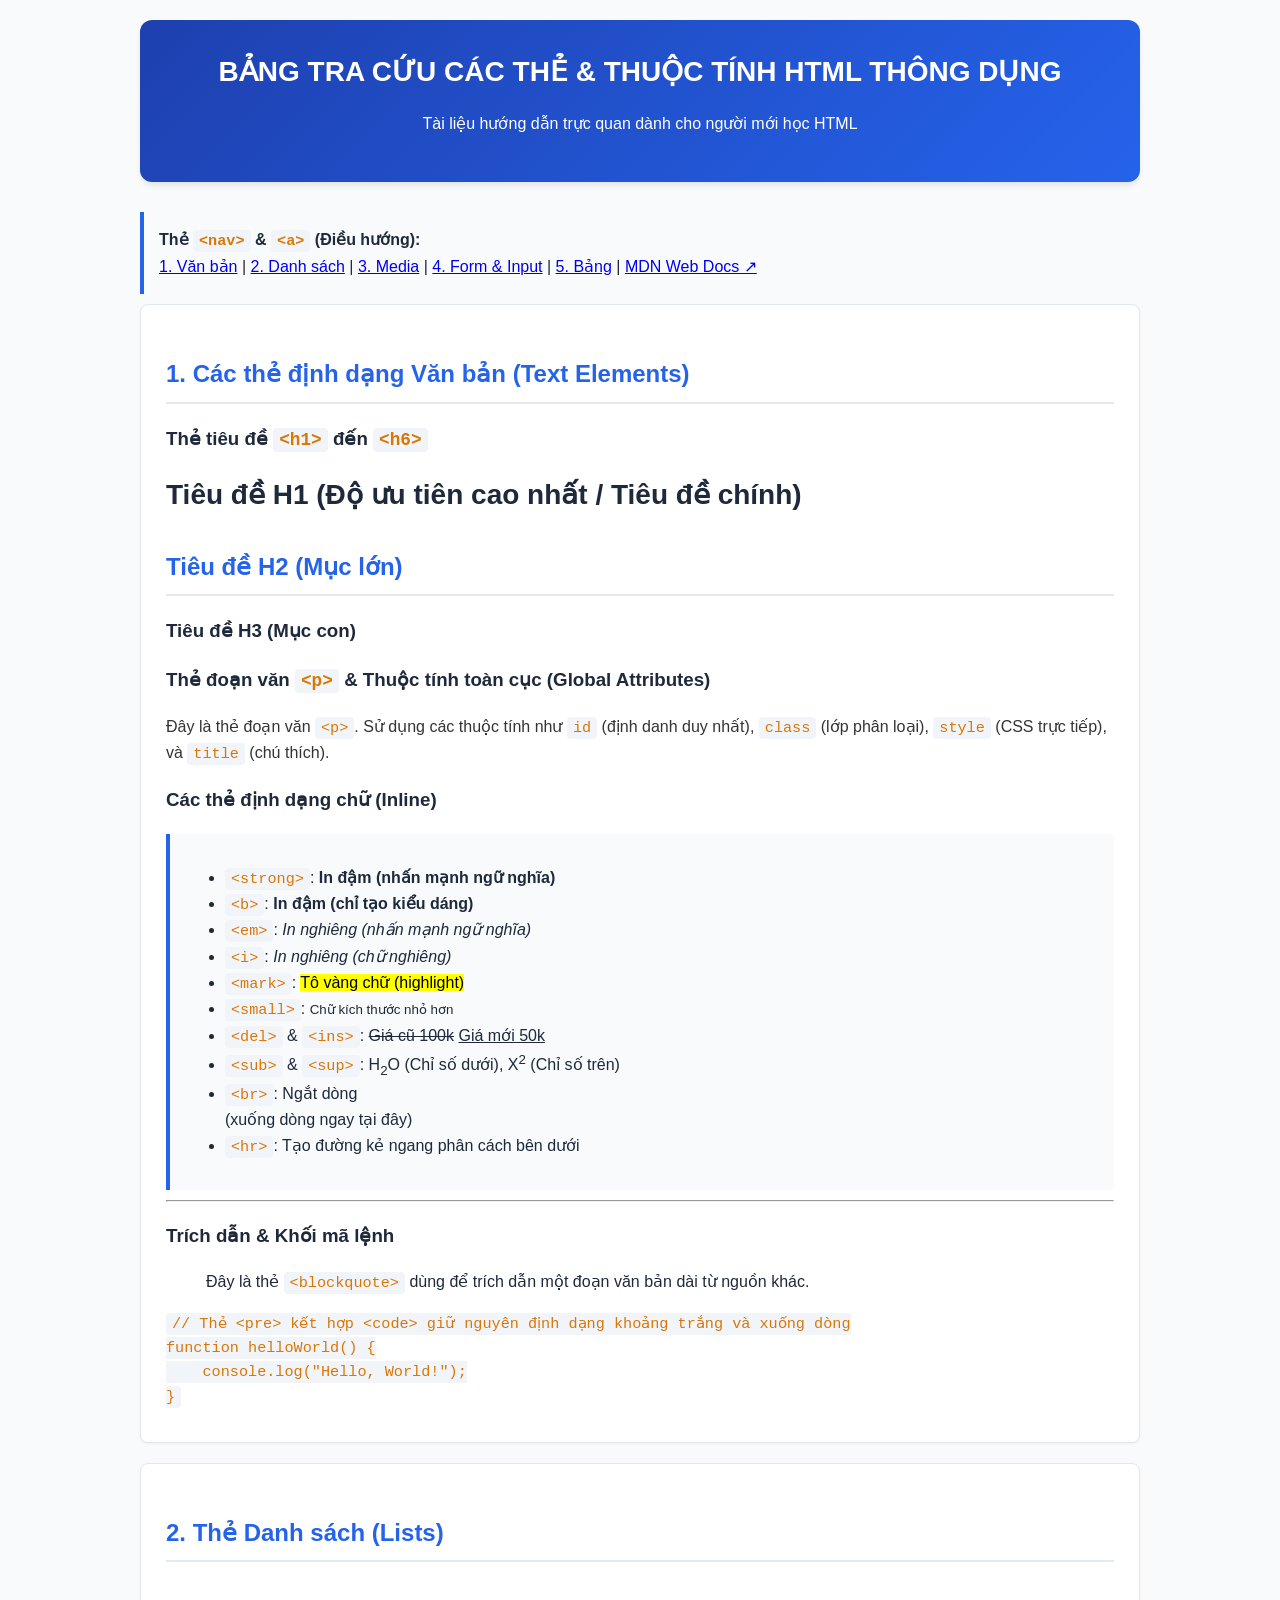
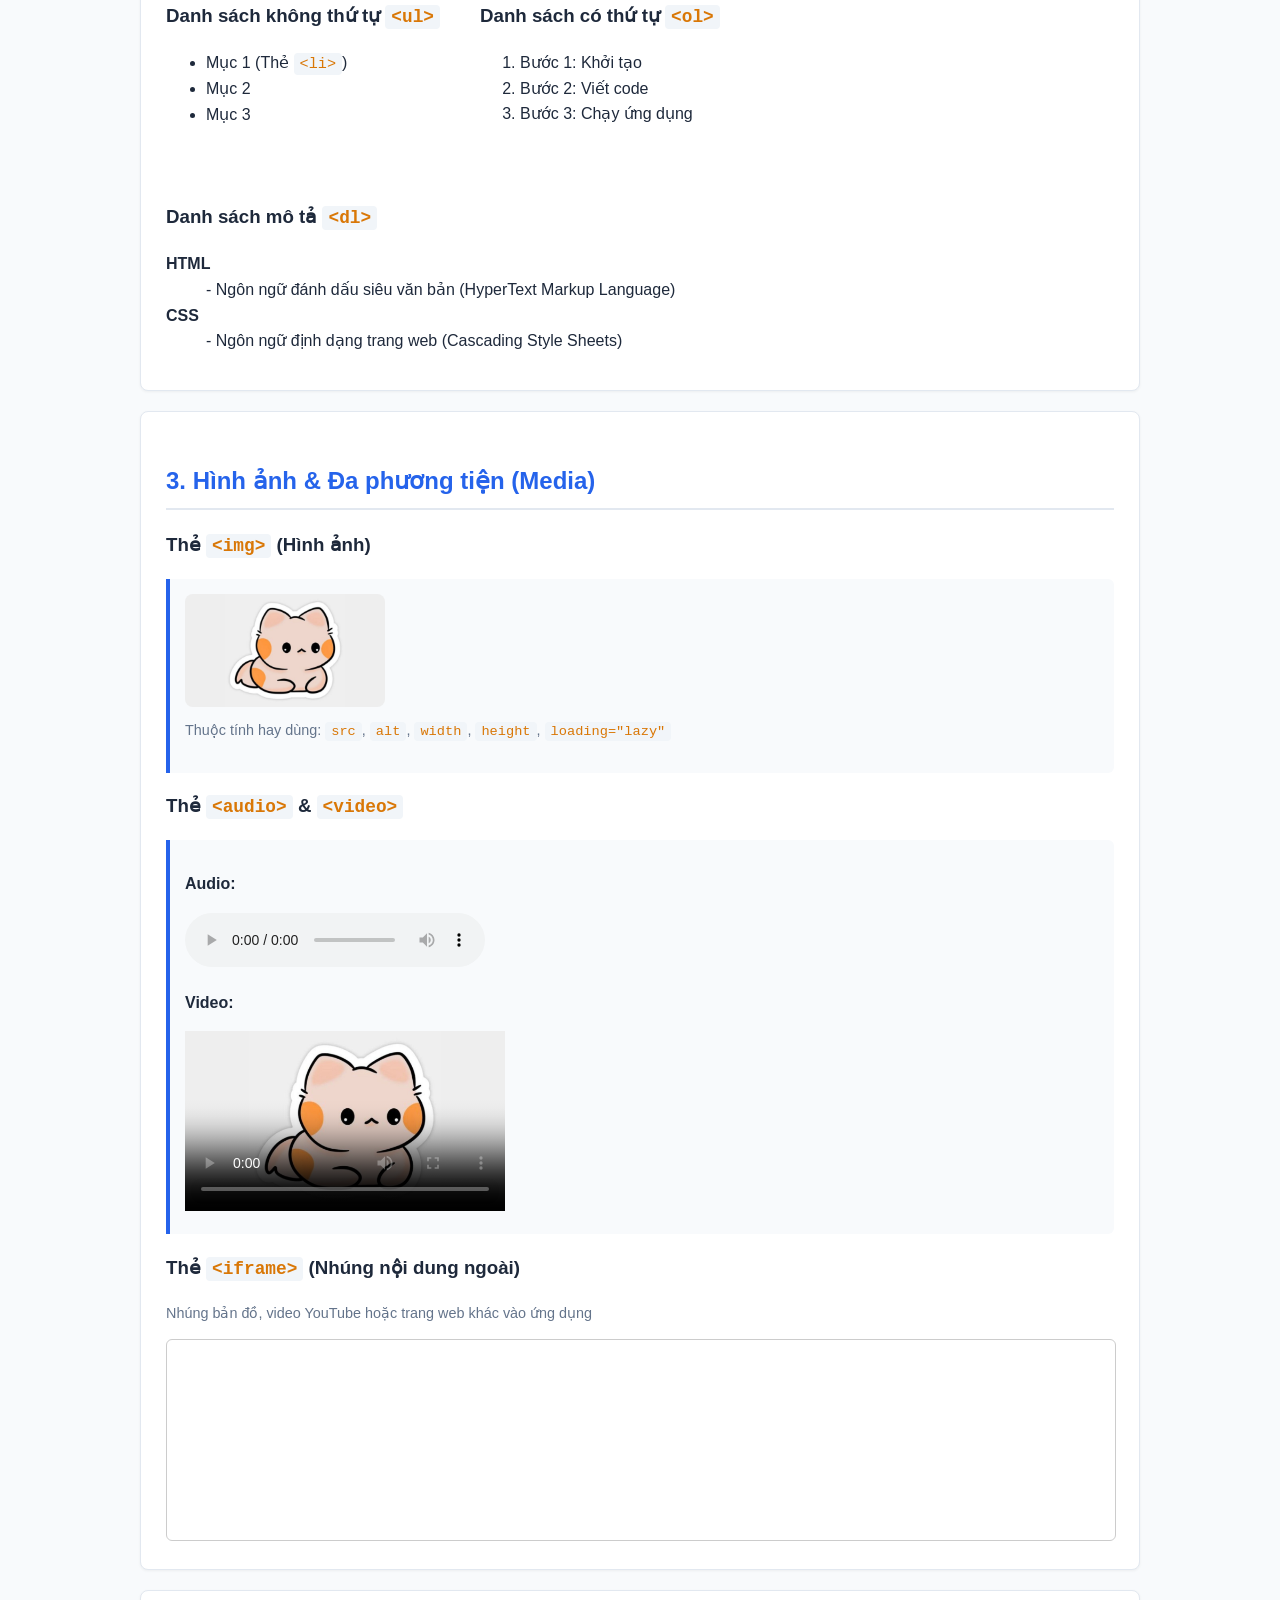
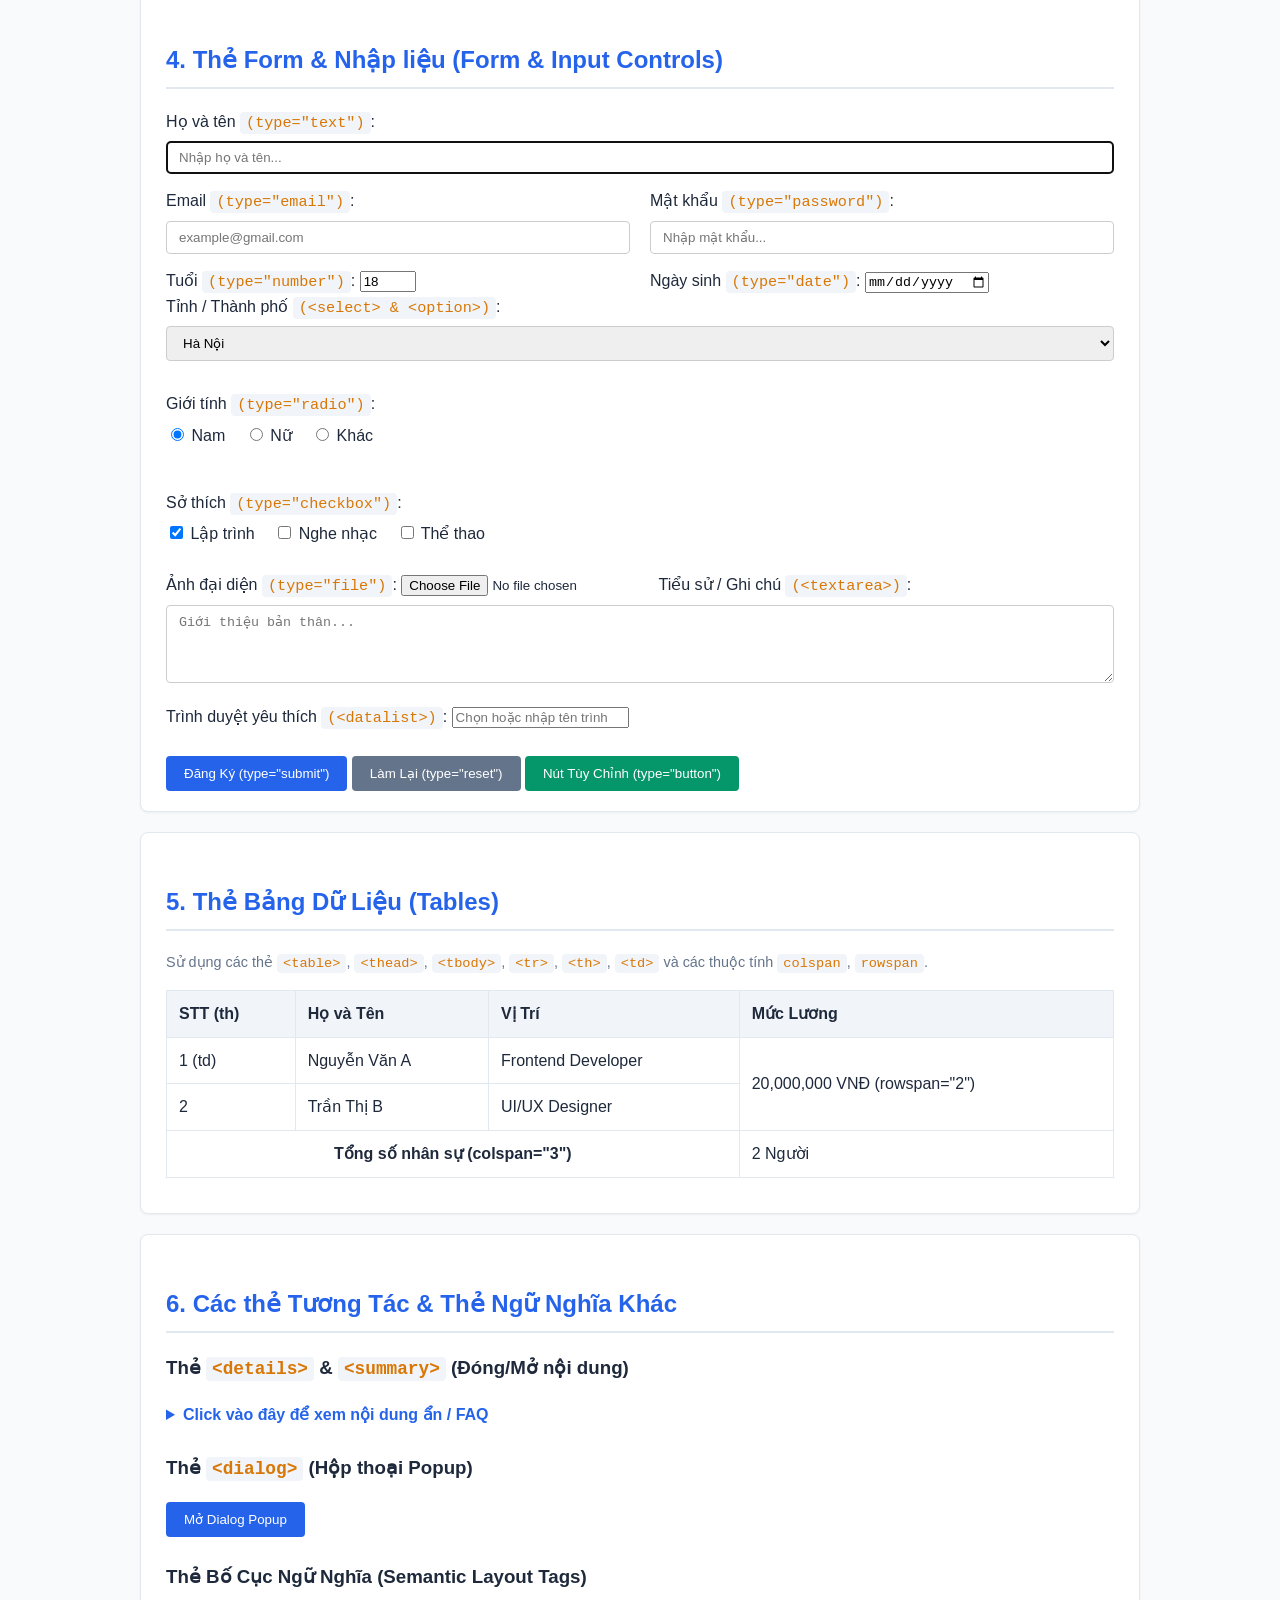
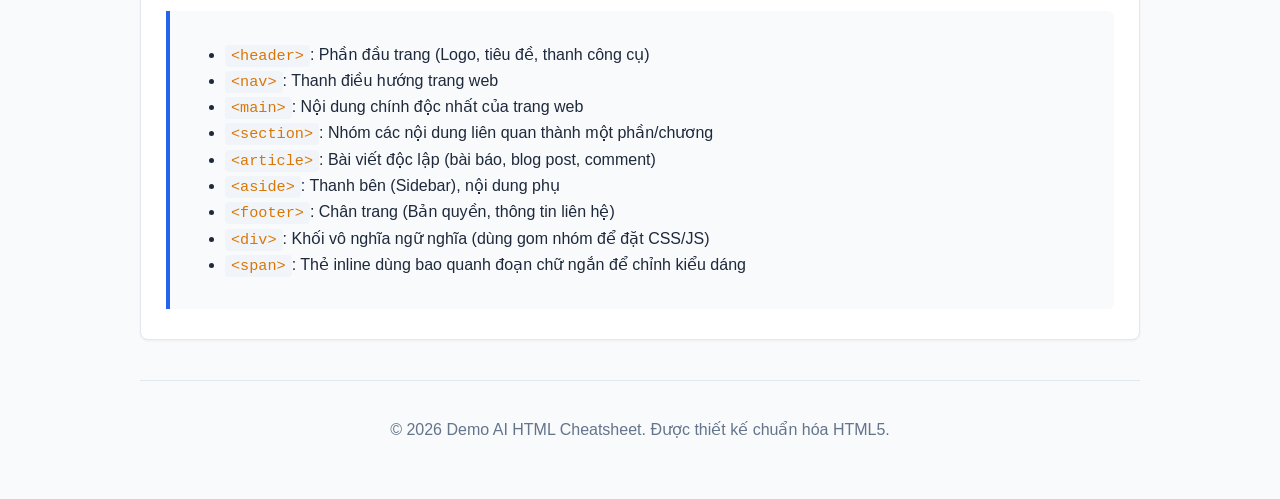
==== common_tags.html @ 8515cb63 "Add common_tags.html reference guide and updated index files" ====
<!DOCTYPE html>
<!-- Thẻ html khai báo ngôn ngữ trang web là tiếng Việt -->
<html lang="vi">

<head>
    <!-- Khai báo bảng mã ký tự hiển thị tiếng Việt chuẩn UTF-8 -->
    <meta charset="UTF-8">

    <!-- Cấu hình hiển thị chuẩn Responsive cho các thiết bị di động -->
    <meta name="viewport" content="width=device-width, initial-scale=1.0">

    <!-- Thẻ meta mô tả nội dung trang cho SEO Google -->
    <meta name="description" content="Tổng hợp các thẻ HTML và thuộc tính thông dụng kèm ví dụ trực quan.">

    <!-- Tiêu đề hiển thị trên thẻ tab của trình duyệt -->
    <title>Tổng Hợp Thẻ HTML & Thuộc Tính Thường Dùng</title>

    <!-- Liên kết file CSS bên ngoài (nếu có) -->
    <!-- <link rel="stylesheet" href="style.css"> -->

    <style>
        /* Style giao diện giúp tổng quan đẹp mắt, dễ theo dõi */
        :root {
            --primary-color: #2563eb;
            --bg-color: #f8fafc;
            --card-bg: #ffffff;
            --text-color: #1e293b;
            --border-color: #e2e8f0;
        }

        body {
            font-family: 'Segoe UI', Tahoma, Geneva, Verdana, sans-serif;
            background-color: var(--bg-color);
            color: var(--text-color);
            line-height: 1.6;
            margin: 0;
            padding: 20px;
        }

        .container {
            max-width: 1000px;
            margin: 0 auto;
        }

        header {
            text-align: center;
            padding: 30px 20px;
            background: linear-gradient(135deg, #1e40af, #2563eb);
            color: white;
            border-radius: 12px;
            margin-bottom: 30px;
            box-shadow: 0 4px 6px -1px rgba(0, 0, 0, 0.1);
        }

        h1 { margin: 0 0 10px 0; font-size: 28px; }
        h2 { color: var(--primary-color); border-bottom: 2px solid var(--border-color); padding-bottom: 8px; margin-top: 30px; }
        
        section {
            background-color: var(--card-bg);
            padding: 20px 25px;
            border-radius: 8px;
            margin-bottom: 20px;
            box-shadow: 0 1px 3px rgba(0,0,0,0.05);
            border: 1px solid var(--border-color);
        }

        code {
            background-color: #f1f5f9;
            color: #d97706;
            padding: 2px 6px;
            border-radius: 4px;
            font-family: 'Courier New', Courier, monospace;
            font-size: 0.95em;
        }

        .demo-box {
            background-color: #f8fafc;
            border-left: 4px solid var(--primary-color);
            padding: 15px;
            margin: 10px 0;
            border-radius: 0 6px 6px 0;
        }

        table {
            width: 100%;
            border-collapse: collapse;
            margin: 15px 0;
        }

        table, th, td {
            border: 1px solid var(--border-color);
        }

        th, td {
            padding: 10px 12px;
            text-align: left;
        }

        th {
            background-color: #f1f5f9;
        }

        .tag-note {
            color: #64748b;
            font-size: 0.9em;
            margin-top: 5px;
        }

        input[type="text"], input[type="email"], input[type="password"], select, textarea {
            width: 100%;
            padding: 8px 12px;
            margin: 6px 0 14px 0;
            display: inline-block;
            border: 1px solid #ccc;
            border-radius: 4px;
            box-sizing: border-box;
        }

        button {
            background-color: var(--primary-color);
            color: white;
            padding: 10px 18px;
            border: none;
            border-radius: 4px;
            cursor: pointer;
        }

        button:hover {
            background-color: #1d4ed8;
        }
    </style>
</head>

<body>

    <div class="container">
        <!-- 1. HEADER: Thẻ ngữ nghĩa chứa phần đầu trang -->
        <header>
            <h1>BẢNG TRA CỨU CÁC THẺ & THUỘC TÍNH HTML THÔNG DỤNG</h1>
            <p>Tài liệu hướng dẫn trực quan dành cho người mới học HTML</p>
        </header>

        <!-- 2. NAV: Thanh điều hướng liên kết -->
        <nav>
            <div class="demo-box">
                <strong>Thẻ <code>&lt;nav&gt;</code> & <code>&lt;a&gt;</code> (Điều hướng):</strong><br>
                <!-- Thẻ a với thuộc tính href (đường dẫn), target="_blank" (mở tab mới), title (chú thích khi di chuột) -->
                <a href="#text-section" title="Đi đến phần Văn bản">1. Văn bản</a> | 
                <a href="#list-section" title="Đi đến phần Danh sách">2. Danh sách</a> | 
                <a href="#media-section" title="Đi đến phần Hình ảnh & Media">3. Media</a> | 
                <a href="#form-section" title="Đi đến phần Form nhập liệu">4. Form & Input</a> | 
                <a href="#table-section" title="Đi đến phần Bảng dữ liệu">5. Bảng</a> |
                <a href="https://developer.mozilla.org/vi/docs/Web/HTML" target="_blank" rel="noopener noreferrer">MDN Web Docs ↗</a>
            </div>
        </nav>

        <main>
            <!-- SECTION 1: CÁC THẺ VĂN BẢN (TEXT ELEMENTS) -->
            <section id="text-section">
                <h2>1. Các thẻ định dạng Văn bản (Text Elements)</h2>
                
                <!-- Thẻ Tiêu đề h1 -> h6 -->
                <h3>Thẻ tiêu đề <code>&lt;h1&gt;</code> đến <code>&lt;h6&gt;</code></h3>
                <h1>Tiêu đề H1 (Độ ưu tiên cao nhất / Tiêu đề chính)</h1>
                <h2>Tiêu đề H2 (Mục lớn)</h2>
                <h3>Tiêu đề H3 (Mục con)</h3>

                <!-- Thẻ Đoạn văn <p> -->
                <h3>Thẻ đoạn văn <code>&lt;p&gt;</code> & Thuộc tính toàn cục (Global Attributes)</h3>
                <p id="paragraph-1" class="text-content" title="Đây là thuộc tính title hiển thị tooltip khi di chuột" style="color: #333;">
                    Đây là thẻ đoạn văn <code>&lt;p&gt;</code>. Sử dụng các thuộc tính như <code>id</code> (định danh duy nhất), <code>class</code> (lớp phân loại), <code>style</code> (CSS trực tiếp), và <code>title</code> (chú thích).
                </p>

                <!-- Các thẻ định dạng chữ (Inline formatting) -->
                <h3>Các thẻ định dạng chữ (Inline)</h3>
                <div class="demo-box">
                    <ul>
                        <li><code>&lt;strong&gt;</code>: <strong>In đậm (nhấn mạnh ngữ nghĩa)</strong></li>
                        <li><code>&lt;b&gt;</code>: <b>In đậm (chỉ tạo kiểu dáng)</b></li>
                        <li><code>&lt;em&gt;</code>: <em>In nghiêng (nhấn mạnh ngữ nghĩa)</em></li>
                        <li><code>&lt;i&gt;</code>: <i>In nghiêng (chữ nghiêng)</i></li>
                        <li><code>&lt;mark&gt;</code>: <mark>Tô vàng chữ (highlight)</mark></li>
                        <li><code>&lt;small&gt;</code>: <small>Chữ kích thước nhỏ hơn</small></li>
                        <li><code>&lt;del&gt;</code> & <code>&lt;ins&gt;</code>: <del>Giá cũ 100k</del> <ins>Giá mới 50k</ins></li>
                        <li><code>&lt;sub&gt;</code> & <code>&lt;sup&gt;</code>: H<sub>2</sub>O (Chỉ số dưới), X<sup>2</sup> (Chỉ số trên)</li>
                        <li><code>&lt;br&gt;</code>: Ngắt dòng <br> (xuống dòng ngay tại đây)</li>
                        <li><code>&lt;hr&gt;</code>: Tạo đường kẻ ngang phân cách bên dưới</li>
                    </ul>
                </div>
                <hr>

                <!-- Trích dẫn & Mã nguồn -->
                <h3>Trích dẫn & Khối mã lệnh</h3>
                <blockquote cite="https://vi.wikipedia.org">
                    Đây là thẻ <code>&lt;blockquote&gt;</code> dùng để trích dẫn một đoạn văn bản dài từ nguồn khác.
                </blockquote>
                <pre><code>// Thẻ &lt;pre&gt; kết hợp &lt;code&gt; giữ nguyên định dạng khoảng trắng và xuống dòng
function helloWorld() {
    console.log("Hello, World!");
}</code></pre>
            </section>

            <!-- SECTION 2: DANH SÁCH (LISTS) -->
            <section id="list-section">
                <h2>2. Thẻ Danh sách (Lists)</h2>

                <div style="display: flex; gap: 40px; flex-wrap: wrap;">
                    <!-- Danh sách không thứ tự (Unordered List) -->
                    <div>
                        <h3>Danh sách không thứ tự <code>&lt;ul&gt;</code></h3>
                        <!-- Thuộc tính type: disc, circle, square -->
                        <ul type="disc">
                            <li>Mục 1 (Thẻ <code>&lt;li&gt;</code>)</li>
                            <li>Mục 2</li>
                            <li>Mục 3</li>
                        </ul>
                    </div>

                    <!-- Danh sách có thứ tự (Ordered List) -->
                    <div>
                        <h3>Danh sách có thứ tự <code>&lt;ol&gt;</code></h3>
                        <!-- Thuộc tính start (bắt đầu từ số bao nhiêu), reversed (đảo ngược) -->
                        <ol start="1" type="1">
                            <li>Bước 1: Khởi tạo</li>
                            <li>Bước 2: Viết code</li>
                            <li>Bước 3: Chạy ứng dụng</li>
                        </ol>
                    </div>

                    <!-- Danh sách mô tả (Description List) -->
                    <div>
                        <h3>Danh sách mô tả <code>&lt;dl&gt;</code></h3>
                        <dl>
                            <dt><strong>HTML</strong></dt>
                            <dd>- Ngôn ngữ đánh dấu siêu văn bản (HyperText Markup Language)</dd>
                            <dt><strong>CSS</strong></dt>
                            <dd>- Ngôn ngữ định dạng trang web (Cascading Style Sheets)</dd>
                        </dl>
                    </div>
                </div>
            </section>

            <!-- SECTION 3: MEDIA (HÌNH ẢNH, ÂM THANH, VIDEO, IFRAME) -->
            <section id="media-section">
                <h2>3. Hình ảnh & Đa phương tiện (Media)</h2>

                <!-- Thẻ Hình ảnh <img> -->
                <h3>Thẻ <code>&lt;img&gt;</code> (Hình ảnh)</h3>
                <div class="demo-box">
                    <!-- 
                        Các thuộc tính quan trọng của <img>:
                        - src: Đường dẫn hình ảnh
                        - alt: Văn bản thay thế khi ảnh lỗi/dành cho đọc màn hình (SEO)
                        - width / height: Kích thước ảnh
                        - loading="lazy": Tải chậm hình ảnh để tối ưu tốc độ trang
                    -->
                    <img src="anh.jpg" alt="Ảnh ví dụ con mèo" width="200" height="auto" loading="lazy" style="border-radius: 8px;">
                    <p class="tag-note">Thuộc tính hay dùng: <code>src</code>, <code>alt</code>, <code>width</code>, <code>height</code>, <code>loading="lazy"</code></p>
                </div>

                <!-- Thẻ Video & Audio -->
                <h3>Thẻ <code>&lt;audio&gt;</code> & <code>&lt;video&gt;</code></h3>
                <div class="demo-box">
                    <!-- controls (hiển thị bộ điều khiển), autoplay, loop, muted -->
                    <p><strong>Audio:</strong></p>
                    <audio controls preload="metadata">
                        <source src="sample.mp3" type="audio/mpeg">
                        Trình duyệt của bạn không hỗ trợ thẻ audio.
                    </audio>

                    <p style="margin-top: 15px;"><strong>Video:</strong></p>
                    <!-- poster (hình ảnh đại diện trước khi bấm phát) -->
                    <video controls width="320" poster="anh.jpg">
                        <source src="sample.mp4" type="video/mp4">
                        Trình duyệt của bạn không hỗ trợ thẻ video.
                    </video>
                </div>

                <!-- Thẻ <iframe> Nhúng trang web/video bên ngoài -->
                <h3>Thẻ <code>&lt;iframe&gt;</code> (Nhúng nội dung ngoài)</h3>
                <p class="tag-note">Nhúng bản đồ, video YouTube hoặc trang web khác vào ứng dụng</p>
                <iframe src="https://www.wikipedia.org" width="100%" height="200" style="border:1px solid #ccc; border-radius: 6px;" title="Wikipedia Example"></iframe>
            </section>

            <!-- SECTION 4: FORM & CÁC THÀNH PHẦN NHẬP LIỆU (FORMS & INPUTS) -->
            <section id="form-section">
                <h2>4. Thẻ Form & Nhập liệu (Form & Input Controls)</h2>

                <!-- 
                    Thẻ <form>:
                    - action: Nơi gửi dữ liệu đến (URL backend)
                    - method: GET hoặc POST
                    - autocomplete="on|off": Tự động điền
                -->
                <form action="#" method="POST" autocomplete="on">
                    
                    <!-- Input Text -->
                    <label for="fullname">Họ và tên <code>(type="text")</code>:</label>
                    <input type="text" id="fullname" name="fullname" placeholder="Nhập họ và tên..." required autofocus>

                    <!-- Input Email & Password -->
                    <div style="display: flex; gap: 20px;">
                        <div style="flex: 1;">
                            <label for="email">Email <code>(type="email")</code>:</label>
                            <input type="email" id="email" name="email" placeholder="example@gmail.com" required>
                        </div>
                        <div style="flex: 1;">
                            <label for="password">Mật khẩu <code>(type="password")</code>:</label>
                            <input type="password" id="password" name="password" placeholder="Nhập mật khẩu..." minlength="6" required>
                        </div>
                    </div>

                    <!-- Input Number & Date -->
                    <div style="display: flex; gap: 20px;">
                        <div style="flex: 1;">
                            <label for="age">Tuổi <code>(type="number")</code>:</label>
                            <input type="number" id="age" name="age" min="1" max="100" value="18">
                        </div>
                        <div style="flex: 1;">
                            <label for="dob">Ngày sinh <code>(type="date")</code>:</label>
                            <input type="date" id="dob" name="dob">
                        </div>
                    </div>

                    <!-- Select Option (Dropdown) -->
                    <label for="city">Tỉnh / Thành phố <code>(&lt;select&gt; & &lt;option&gt;)</code>:</label>
                    <select id="city" name="city">
                        <option value="">-- Chọn thành phố --</option>
                        <option value="hanoi" selected>Hà Nội</option>
                        <option value="hcm">TP. Hồ Chí Minh</option>
                        <option value="danang">Đà Nẵng</option>
                    </select>

                    <!-- Radio Buttons (Chọn 1 trong nhiều) -->
                    <p style="margin-bottom: 5px;">Giới tính <code>(type="radio")</code>:</p>
                    <input type="radio" id="male" name="gender" value="male" checked>
                    <label for="male" style="font-weight: normal; margin-right: 15px;">Nam</label>
                    
                    <input type="radio" id="female" name="gender" value="female">
                    <label for="female" style="font-weight: normal; margin-right: 15px;">Nữ</label>
                    
                    <input type="radio" id="other" name="gender" value="other">
                    <label for="other" style="font-weight: normal;">Khác</label>

                    <br><br>

                    <!-- Checkboxes (Chọn nhiều) -->
                    <p style="margin-bottom: 5px;">Sở thích <code>(type="checkbox")</code>:</p>
                    <input type="checkbox" id="coding" name="hobby" value="coding" checked>
                    <label for="coding" style="font-weight: normal; margin-right: 15px;">Lập trình</label>
                    
                    <input type="checkbox" id="music" name="hobby" value="music">
                    <label for="music" style="font-weight: normal; margin-right: 15px;">Nghe nhạc</label>

                    <input type="checkbox" id="sports" name="hobby" value="sports">
                    <label for="sports" style="font-weight: normal;">Thể thao</label>

                    <br><br>

                    <!-- Input File (Tải tệp) -->
                    <label for="avatar">Ảnh đại diện <code>(type="file")</code>:</label>
                    <input type="file" id="avatar" name="avatar" accept="image/*">

                    <!-- Textarea (Đoạn văn dài) -->
                    <label for="bio">Tiểu sử / Ghi chú <code>(&lt;textarea&gt;)</code>:</label>
                    <textarea id="bio" name="bio" rows="4" placeholder="Giới thiệu bản thân..."></textarea>

                    <!-- Datalist (Gợi ý tự động) -->
                    <label for="browser">Trình duyệt yêu thích <code>(&lt;datalist&gt;)</code>:</label>
                    <input list="browsers" name="browser" id="browser" placeholder="Chọn hoặc nhập tên trình duyệt...">
                    <datalist id="browsers">
                        <option value="Google Chrome">
                        <option value="Mozilla Firefox">
                        <option value="Microsoft Edge">
                        <option value="Apple Safari">
                    </datalist>

                    <br><br>

                    <!-- Buttons -->
                    <button type="submit">Đăng Ký (type="submit")</button>
                    <button type="reset" style="background-color: #64748b;">Làm Lại (type="reset")</button>
                    <button type="button" style="background-color: #059669;" onclick="alert('Bạn đã bấm nút!')">Nút Tùy Chỉnh (type="button")</button>
                </form>
            </section>

            <!-- SECTION 5: BẢNG DỮ LIỆU (TABLES) -->
            <section id="table-section">
                <h2>5. Thẻ Bảng Dữ Liệu (Tables)</h2>
                <p class="tag-note">Sử dụng các thẻ <code>&lt;table&gt;</code>, <code>&lt;thead&gt;</code>, <code>&lt;tbody&gt;</code>, <code>&lt;tr&gt;</code>, <code>&lt;th&gt;</code>, <code>&lt;td&gt;</code> và các thuộc tính <code>colspan</code>, <code>rowspan</code>.</p>

                <table>
                    <thead>
                        <tr>
                            <th>STT (th)</th>
                            <th>Họ và Tên</th>
                            <th>Vị Trí</th>
                            <th>Mức Lương</th>
                        </tr>
                    </thead>
                    <tbody>
                        <tr>
                            <td>1 (td)</td>
                            <td>Nguyễn Văn A</td>
                            <td>Frontend Developer</td>
                            <td rowspan="2">20,000,000 VNĐ (rowspan="2")</td>
                        </tr>
                        <tr>
                            <td>2</td>
                            <td>Trần Thị B</td>
                            <td>UI/UX Designer</td>
                        </tr>
                        <tr>
                            <td colspan="3" style="text-align: center; font-weight: bold;">Tổng số nhân sự (colspan="3")</td>
                            <td>2 Người</td>
                        </tr>
                    </tbody>
                </table>
            </section>

            <!-- SECTION 6: THẺ TƯƠNG TÁC KHIẾN TRANG WEB ĐỘNG (INTERACTIVE ELEMENTS) -->
            <section id="interactive-section">
                <h2>6. Các thẻ Tương Tác & Thẻ Ngữ Nghĩa Khác</h2>

                <!-- Details & Summary (Đóng/Mở nội dung) -->
                <h3>Thẻ <code>&lt;details&gt;</code> & <code>&lt;summary&gt;</code> (Đóng/Mở nội dung)</h3>
                <details>
                    <summary style="cursor: pointer; font-weight: bold; color: var(--primary-color);">Click vào đây để xem nội dung ẩn / FAQ</summary>
                    <p style="padding-top: 10px; color: #475569;">
                        Thẻ <code>&lt;details&gt;</code> cho phép người dùng mở rộng hoặc thu gọn nội dung mà không cần dùng Javascript!
                    </p>
                </details>

                <!-- Dialog (Hộp thoại Popup) -->
                <h3 style="margin-top: 25px;">Thẻ <code>&lt;dialog&gt;</code> (Hộp thoại Popup)</h3>
                <button onclick="document.getElementById('myDialog').showModal()">Mở Dialog Popup</button>
                
                <dialog id="myDialog" style="border: 1px solid #ccc; border-radius: 8px; padding: 20px;">
                    <h3>Hộp thoại Dialog</h3>
                    <p>Đây là nội dung popup tạo bằng thẻ HTML5 <code>&lt;dialog&gt;</code>.</p>
                    <button onclick="document.getElementById('myDialog').close()" style="background-color: #dc2626;">Đóng Hộp Thoại</button>
                </dialog>

                <!-- Thẻ Phân Khối & Ngữ Nghĩa Layout -->
                <h3 style="margin-top: 25px;">Thẻ Bố Cục Ngữ Nghĩa (Semantic Layout Tags)</h3>
                <div class="demo-box">
                    <ul>
                        <li><code>&lt;header&gt;</code>: Phần đầu trang (Logo, tiêu đề, thanh công cụ)</li>
                        <li><code>&lt;nav&gt;</code>: Thanh điều hướng trang web</li>
                        <li><code>&lt;main&gt;</code>: Nội dung chính độc nhất của trang web</li>
                        <li><code>&lt;section&gt;</code>: Nhóm các nội dung liên quan thành một phần/chương</li>
                        <li><code>&lt;article&gt;</code>: Bài viết độc lập (bài báo, blog post, comment)</li>
                        <li><code>&lt;aside&gt;</code>: Thanh bên (Sidebar), nội dung phụ</li>
                        <li><code>&lt;footer&gt;</code>: Chân trang (Bản quyền, thông tin liên hệ)</li>
                        <li><code>&lt;div&gt;</code>: Khối vô nghĩa ngữ nghĩa (dùng gom nhóm để đặt CSS/JS)</li>
                        <li><code>&lt;span&gt;</code>: Thẻ inline dùng bao quanh đoạn chữ ngắn để chỉnh kiểu dáng</li>
                    </ul>
                </div>
            </section>
        </main>

        <!-- FOOTER: Thẻ chân trang -->
        <footer style="text-align: center; margin-top: 40px; padding: 20px; color: #64748b; border-top: 1px solid var(--border-color);">
            <p>&copy; 2026 Demo AI HTML Cheatsheet. Được thiết kế chuẩn hóa HTML5.</p>
        </footer>
    </div>

</body>

</html>
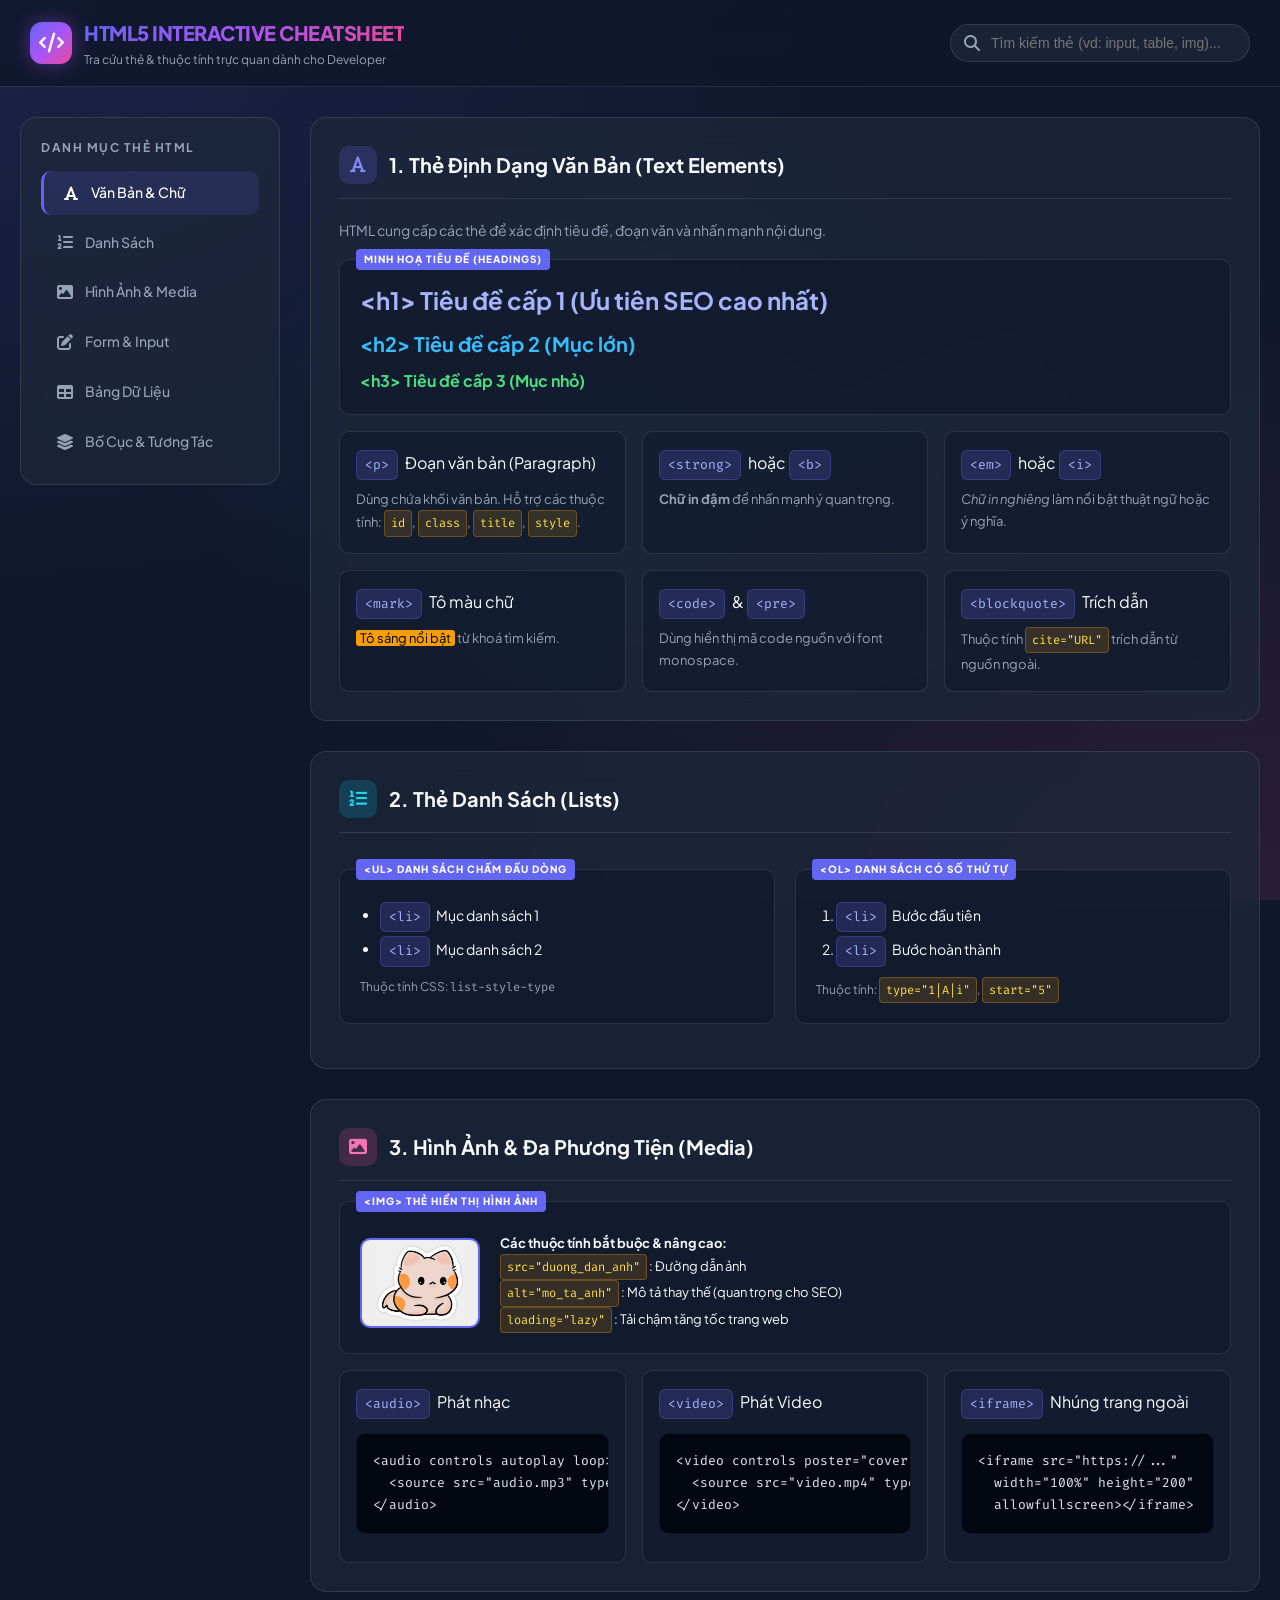
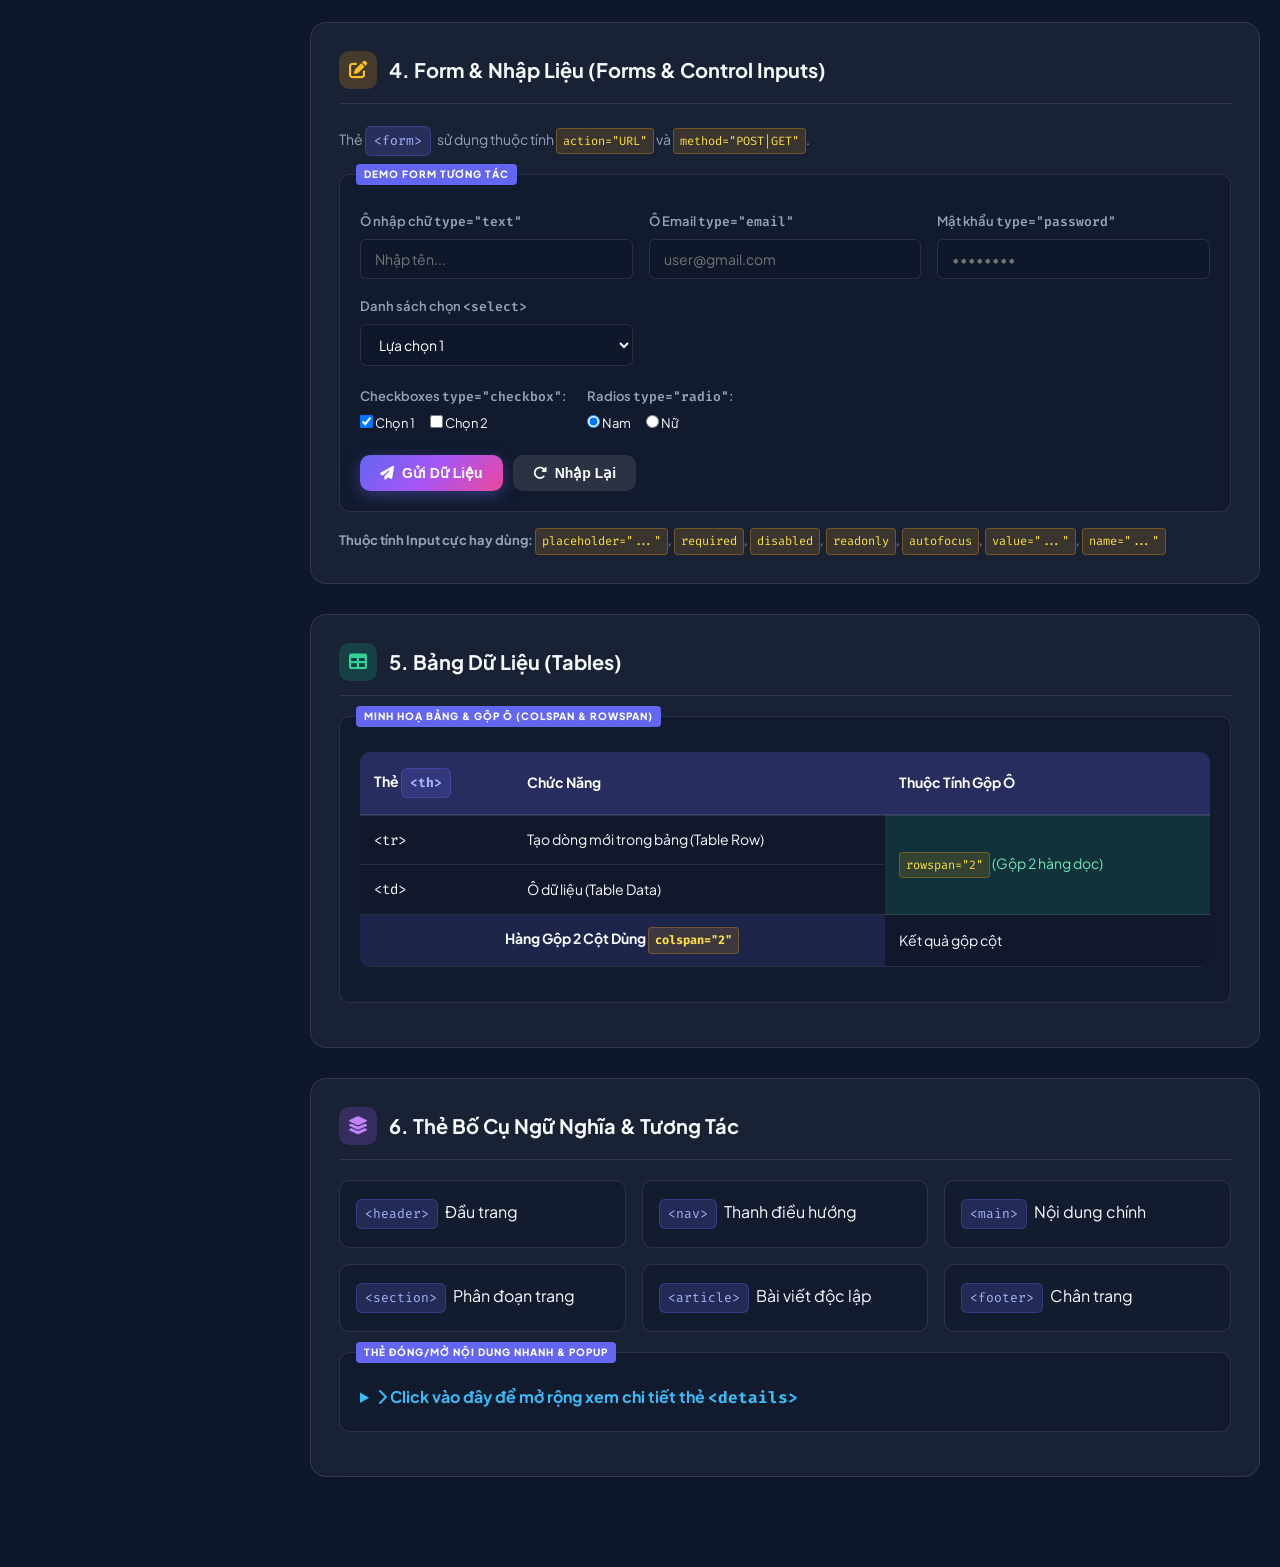
==== commit ebea773f: "Enhance UI with modern Glassmorphism Dark Mode and interactive features" ====
--- a/common_tags.html
+++ b/common_tags.html
@@ -1,470 +1,869 @@
 <!DOCTYPE html>
-<!-- Thẻ html khai báo ngôn ngữ trang web là tiếng Việt -->
 <html lang="vi">
 
 <head>
-    <!-- Khai báo bảng mã ký tự hiển thị tiếng Việt chuẩn UTF-8 -->
     <meta charset="UTF-8">
-
-    <!-- Cấu hình hiển thị chuẩn Responsive cho các thiết bị di động -->
     <meta name="viewport" content="width=device-width, initial-scale=1.0">
-
-    <!-- Thẻ meta mô tả nội dung trang cho SEO Google -->
-    <meta name="description" content="Tổng hợp các thẻ HTML và thuộc tính thông dụng kèm ví dụ trực quan.">
-
-    <!-- Tiêu đề hiển thị trên thẻ tab của trình duyệt -->
-    <title>Tổng Hợp Thẻ HTML & Thuộc Tính Thường Dùng</title>
-
-    <!-- Liên kết file CSS bên ngoài (nếu có) -->
-    <!-- <link rel="stylesheet" href="style.css"> -->
+    <meta name="description" content="Bảng Tra Cứu HTML5 Siêu Sinh Động - Tổng Hợp Thẻ & Thuộc Tính Thông Dụng">
+    <title>HTML5 Interactive Cheatsheet & Visual Guide</title>
+
+    <!-- Google Fonts: Plus Jakarta Sans & Fira Code -->
+    <link rel="preconnect" href="https://fonts.googleapis.com">
+    <link rel="preconnect" href="https://fonts.gstatic.com" crossorigin>
+    <link href="https://fonts.googleapis.com/css2?family=Fira+Code:wght@400;600&family=Plus+Jakarta+Sans:wght@400;500;600;700;800&display=swap" rel="stylesheet">
+
+    <!-- FontAwesome Icons -->
+    <link rel="stylesheet" href="https://cdnjs.cloudflare.com/ajax/libs/font-awesome/6.4.0/css/all.min.css">
 
     <style>
-        /* Style giao diện giúp tổng quan đẹp mắt, dễ theo dõi */
         :root {
-            --primary-color: #2563eb;
-            --bg-color: #f8fafc;
-            --card-bg: #ffffff;
-            --text-color: #1e293b;
-            --border-color: #e2e8f0;
+            --bg-main: #0f172a;
+            --bg-card: rgba(30, 41, 59, 0.7);
+            --bg-card-hover: rgba(30, 41, 59, 0.9);
+            --border-color: rgba(255, 255, 255, 0.1);
+            --border-glow: rgba(99, 102, 241, 0.4);
+            
+            --primary: #6366f1;
+            --primary-gradient: linear-gradient(135deg, #6366f1 0%, #a855f7 50%, #ec4899 100%);
+            --accent-cyan: #06b6d4;
+            --accent-emerald: #10b981;
+            --accent-amber: #f59e0b;
+            --accent-rose: #f43f5e;
+
+            --text-main: #f8fafc;
+            --text-muted: #94a3b8;
+            --code-bg: #030712;
+            --radius-lg: 16px;
+            --radius-md: 10px;
+            --radius-sm: 6px;
+        }
+
+        * {
+            box-sizing: border-box;
+            margin: 0;
+            padding: 0;
         }
 
         body {
-            font-family: 'Segoe UI', Tahoma, Geneva, Verdana, sans-serif;
-            background-color: var(--bg-color);
-            color: var(--text-color);
-            line-height: 1.6;
-            margin: 0;
+            font-family: 'Plus Jakarta Sans', sans-serif;
+            background-color: var(--bg-main);
+            background-image: 
+                radial-gradient(at 0% 0%, rgba(99, 102, 241, 0.15) 0px, transparent 50%),
+                radial-gradient(at 100% 100%, rgba(236, 72, 153, 0.12) 0px, transparent 50%),
+                radial-gradient(at 50% 50%, rgba(6, 182, 212, 0.08) 0px, transparent 50%);
+            background-attachment: fixed;
+            color: var(--text-main);
+            line-height: 1.7;
+            padding-bottom: 60px;
+        }
+
+        /* Scrollbar */
+        ::-webkit-scrollbar {
+            width: 8px;
+        }
+        ::-webkit-scrollbar-track {
+            background: #0f172a;
+        }
+        ::-webkit-scrollbar-thumb {
+            background: #334155;
+            border-radius: 4px;
+        }
+        ::-webkit-scrollbar-thumb:hover {
+            background: #475569;
+        }
+
+        /* Layout */
+        .app-header {
+            position: sticky;
+            top: 0;
+            z-index: 100;
+            backdrop-filter: blur(16px);
+            -webkit-backdrop-filter: blur(16px);
+            background: rgba(15, 23, 42, 0.8);
+            border-bottom: 1px solid var(--border-color);
+            padding: 16px 30px;
+            display: flex;
+            justify-content: space-between;
+            align-items: center;
+            flex-wrap: wrap;
+            gap: 15px;
+        }
+
+        .brand {
+            display: flex;
+            align-items: center;
+            gap: 12px;
+        }
+
+        .brand-icon {
+            width: 42px;
+            height: 42px;
+            border-radius: 12px;
+            background: var(--primary-gradient);
+            display: flex;
+            align-items: center;
+            justify-content: center;
+            font-size: 20px;
+            box-shadow: 0 0 20px rgba(168, 85, 247, 0.4);
+            animation: pulse-glow 3s infinite alternate;
+        }
+
+        @keyframes pulse-glow {
+            0% { box-shadow: 0 0 15px rgba(99, 102, 241, 0.4); }
+            100% { box-shadow: 0 0 25px rgba(236, 72, 153, 0.6); }
+        }
+
+        .brand-title {
+            font-size: 20px;
+            font-weight: 800;
+            background: var(--primary-gradient);
+            -webkit-background-clip: text;
+            -webkit-text-fill-color: transparent;
+            letter-spacing: -0.5px;
+        }
+
+        /* Search Bar */
+        .search-box {
+            position: relative;
+            min-width: 300px;
+        }
+
+        .search-box i {
+            position: absolute;
+            left: 14px;
+            top: 50%;
+            transform: translateY(-50%);
+            color: var(--text-muted);
+        }
+
+        .search-input {
+            width: 100%;
+            padding: 10px 16px 10px 40px;
+            border-radius: 30px;
+            background: rgba(30, 41, 59, 0.8);
+            border: 1px solid var(--border-color);
+            color: var(--text-main);
+            font-size: 14px;
+            outline: none;
+            transition: all 0.3s ease;
+        }
+
+        .search-input:focus {
+            border-color: var(--primary);
+            box-shadow: 0 0 15px rgba(99, 102, 241, 0.3);
+            background: rgba(30, 41, 59, 1);
+        }
+
+        .container {
+            max-width: 1280px;
+            margin: 30px auto;
+            padding: 0 20px;
+            display: grid;
+            grid-template-columns: 260px 1fr;
+            gap: 30px;
+        }
+
+        @media (max-width: 900px) {
+            .container {
+                grid-template-columns: 1fr;
+            }
+        }
+
+        /* Sidebar Navigation */
+        .sidebar {
+            position: sticky;
+            top: 90px;
+            height: fit-content;
+            background: var(--bg-card);
+            backdrop-filter: blur(12px);
+            border: 1px solid var(--border-color);
+            border-radius: var(--radius-lg);
             padding: 20px;
         }
 
-        .container {
-            max-width: 1000px;
-            margin: 0 auto;
-        }
-
-        header {
+        .nav-title {
+            font-size: 12px;
+            text-transform: uppercase;
+            letter-spacing: 1.5px;
+            color: var(--text-muted);
+            margin-bottom: 12px;
+            font-weight: 700;
+        }
+
+        .nav-list {
+            list-style: none;
+            display: flex;
+            flex-direction: column;
+            gap: 6px;
+        }
+
+        .nav-item a {
+            display: flex;
+            align-items: center;
+            gap: 10px;
+            padding: 10px 14px;
+            border-radius: var(--radius-md);
+            color: var(--text-muted);
+            text-decoration: none;
+            font-size: 14px;
+            font-weight: 500;
+            transition: all 0.25s ease;
+        }
+
+        .nav-item a:hover, .nav-item a.active {
+            background: rgba(99, 102, 241, 0.15);
+            color: #ffffff;
+            border-left: 3px solid var(--primary);
+            padding-left: 17px;
+        }
+
+        .nav-item a i {
+            font-size: 16px;
+            width: 20px;
             text-align: center;
-            padding: 30px 20px;
-            background: linear-gradient(135deg, #1e40af, #2563eb);
-            color: white;
-            border-radius: 12px;
-            margin-bottom: 30px;
-            box-shadow: 0 4px 6px -1px rgba(0, 0, 0, 0.1);
-        }
-
-        h1 { margin: 0 0 10px 0; font-size: 28px; }
-        h2 { color: var(--primary-color); border-bottom: 2px solid var(--border-color); padding-bottom: 8px; margin-top: 30px; }
-        
-        section {
-            background-color: var(--card-bg);
-            padding: 20px 25px;
-            border-radius: 8px;
+        }
+
+        /* Main Content Cards */
+        .content-section {
+            display: flex;
+            flex-direction: column;
+            gap: 30px;
+        }
+
+        .card {
+            background: var(--bg-card);
+            backdrop-filter: blur(16px);
+            border: 1px solid var(--border-color);
+            border-radius: var(--radius-lg);
+            padding: 28px;
+            transition: transform 0.3s ease, border-color 0.3s ease, box-shadow 0.3s ease;
+            position: relative;
+            overflow: hidden;
+        }
+
+        .card:hover {
+            border-color: var(--border-glow);
+            box-shadow: 0 10px 30px -10px rgba(99, 102, 241, 0.2);
+            transform: translateY(-2px);
+        }
+
+        .card-header {
+            display: flex;
+            align-items: center;
+            gap: 12px;
             margin-bottom: 20px;
-            box-shadow: 0 1px 3px rgba(0,0,0,0.05);
-            border: 1px solid var(--border-color);
-        }
-
-        code {
-            background-color: #f1f5f9;
-            color: #d97706;
+            padding-bottom: 14px;
+            border-bottom: 1px solid var(--border-color);
+        }
+
+        .card-icon {
+            width: 38px;
+            height: 38px;
+            border-radius: 10px;
+            display: flex;
+            align-items: center;
+            justify-content: center;
+            font-size: 18px;
+        }
+
+        .icon-text { background: rgba(99, 102, 241, 0.2); color: #818cf8; }
+        .icon-list { background: rgba(6, 182, 212, 0.2); color: #22d3ee; }
+        .icon-media { background: rgba(236, 72, 153, 0.2); color: #f472b6; }
+        .icon-form { background: rgba(245, 158, 11, 0.2); color: #fbbf24; }
+        .icon-table { background: rgba(16, 185, 129, 0.2); color: #34d399; }
+        .icon-inter { background: rgba(168, 85, 247, 0.2); color: #c084fc; }
+
+        .card-title {
+            font-size: 20px;
+            font-weight: 700;
+            color: var(--text-main);
+        }
+
+        /* Tags and Code styling */
+        .tag-badge {
+            display: inline-block;
+            font-family: 'Fira Code', monospace;
+            background: rgba(99, 102, 241, 0.2);
+            color: #a5b4fc;
+            padding: 3px 8px;
+            border-radius: 6px;
+            font-size: 13px;
+            border: 1px solid rgba(99, 102, 241, 0.3);
+            margin: 2px 4px 2px 0;
+        }
+
+        .attr-badge {
+            display: inline-block;
+            font-family: 'Fira Code', monospace;
+            background: rgba(245, 158, 11, 0.15);
+            color: #fde047;
             padding: 2px 6px;
             border-radius: 4px;
-            font-family: 'Courier New', Courier, monospace;
-            font-size: 0.95em;
-        }
-
-        .demo-box {
-            background-color: #f8fafc;
-            border-left: 4px solid var(--primary-color);
-            padding: 15px;
-            margin: 10px 0;
-            border-radius: 0 6px 6px 0;
-        }
-
-        table {
+            font-size: 12px;
+            border: 1px solid rgba(245, 158, 11, 0.3);
+        }
+
+        .demo-container {
+            background: rgba(15, 23, 42, 0.6);
+            border: 1px solid var(--border-color);
+            border-radius: var(--radius-md);
+            padding: 20px;
+            margin: 16px 0;
+            position: relative;
+        }
+
+        .demo-label {
+            position: absolute;
+            top: -11px;
+            left: 16px;
+            background: var(--primary);
+            color: white;
+            font-size: 10px;
+            font-weight: 800;
+            text-transform: uppercase;
+            letter-spacing: 1px;
+            padding: 2px 8px;
+            border-radius: 4px;
+        }
+
+        pre {
+            background: var(--code-bg);
+            padding: 16px;
+            border-radius: var(--radius-md);
+            overflow-x: auto;
+            font-family: 'Fira Code', monospace;
+            font-size: 13px;
+            color: #e2e8f0;
+            border: 1px solid rgba(255, 255, 255, 0.05);
+            margin: 12px 0;
+        }
+
+        code {
+            font-family: 'Fira Code', monospace;
+        }
+
+        /* Form Custom Controls */
+        .form-grid {
+            display: grid;
+            grid-template-columns: repeat(auto-fit, minmax(220px, 1fr));
+            gap: 16px;
+            margin-top: 15px;
+        }
+
+        .form-group {
+            display: flex;
+            flex-direction: column;
+            gap: 6px;
+        }
+
+        .form-group label {
+            font-size: 13px;
+            font-weight: 600;
+            color: var(--text-muted);
+        }
+
+        .custom-input, select, textarea {
+            width: 100%;
+            background: #0f172a;
+            border: 1px solid var(--border-color);
+            border-radius: var(--radius-sm);
+            padding: 10px 14px;
+            color: white;
+            font-family: inherit;
+            font-size: 14px;
+            transition: all 0.2s ease;
+        }
+
+        .custom-input:focus, select:focus, textarea:focus {
+            border-color: var(--primary);
+            box-shadow: 0 0 10px rgba(99, 102, 241, 0.3);
+            outline: none;
+        }
+
+        .btn {
+            display: inline-flex;
+            align-items: center;
+            gap: 8px;
+            padding: 10px 20px;
+            border-radius: var(--radius-md);
+            border: none;
+            font-weight: 600;
+            font-size: 14px;
+            cursor: pointer;
+            transition: all 0.3s ease;
+        }
+
+        .btn-primary {
+            background: var(--primary-gradient);
+            color: white;
+            box-shadow: 0 4px 15px rgba(99, 102, 241, 0.4);
+        }
+
+        .btn-primary:hover {
+            transform: translateY(-2px);
+            box-shadow: 0 6px 20px rgba(168, 85, 247, 0.5);
+        }
+
+        .btn-secondary {
+            background: rgba(255, 255, 255, 0.1);
+            color: white;
+        }
+
+        .btn-secondary:hover {
+            background: rgba(255, 255, 255, 0.2);
+        }
+
+        /* Table Styling */
+        .custom-table {
             width: 100%;
             border-collapse: collapse;
             margin: 15px 0;
-        }
-
-        table, th, td {
+            overflow: hidden;
+            border-radius: var(--radius-md);
+        }
+
+        .custom-table th {
+            background: rgba(99, 102, 241, 0.25);
+            color: #ffffff;
+            padding: 14px;
+            text-align: left;
+            font-weight: 700;
+            font-size: 14px;
+            border-bottom: 2px solid var(--border-color);
+        }
+
+        .custom-table td {
+            padding: 12px 14px;
+            border-bottom: 1px solid var(--border-color);
+            background: rgba(15, 23, 42, 0.4);
+            font-size: 14px;
+        }
+
+        .custom-table tr:hover td {
+            background: rgba(99, 102, 241, 0.1);
+        }
+
+        /* Tooltip & Animations */
+        .tooltip-box {
+            position: relative;
+            display: inline-block;
+            cursor: help;
+        }
+
+        .tooltip-box .tooltip-text {
+            visibility: hidden;
+            width: 220px;
+            background-color: #1e293b;
+            color: #fff;
+            text-align: center;
+            border-radius: 6px;
+            padding: 8px 12px;
+            position: absolute;
+            z-index: 10;
+            bottom: 125%;
+            left: 50%;
+            margin-left: -110px;
+            opacity: 0;
+            transition: opacity 0.3s;
+            font-size: 12px;
+            border: 1px solid var(--primary);
+            box-shadow: 0 10px 20px rgba(0,0,0,0.5);
+        }
+
+        .tooltip-box:hover .tooltip-text {
+            visibility: visible;
+            opacity: 1;
+        }
+
+        /* Grid Cards inside Sections */
+        .tag-grid {
+            display: grid;
+            grid-template-columns: repeat(auto-fit, minmax(280px, 1fr));
+            gap: 16px;
+            margin-top: 15px;
+        }
+
+        .tag-item-card {
+            background: rgba(15, 23, 42, 0.5);
             border: 1px solid var(--border-color);
-        }
-
-        th, td {
-            padding: 10px 12px;
-            text-align: left;
-        }
-
-        th {
-            background-color: #f1f5f9;
-        }
-
-        .tag-note {
-            color: #64748b;
-            font-size: 0.9em;
-            margin-top: 5px;
-        }
-
-        input[type="text"], input[type="email"], input[type="password"], select, textarea {
-            width: 100%;
-            padding: 8px 12px;
-            margin: 6px 0 14px 0;
-            display: inline-block;
-            border: 1px solid #ccc;
-            border-radius: 4px;
-            box-sizing: border-box;
-        }
-
-        button {
-            background-color: var(--primary-color);
-            color: white;
-            padding: 10px 18px;
-            border: none;
-            border-radius: 4px;
-            cursor: pointer;
-        }
-
-        button:hover {
-            background-color: #1d4ed8;
+            padding: 16px;
+            border-radius: var(--radius-md);
+            transition: all 0.2s ease;
+        }
+
+        .tag-item-card:hover {
+            border-color: var(--primary);
+            background: rgba(15, 23, 42, 0.8);
         }
     </style>
 </head>
 
 <body>
 
+    <!-- Header / Navbar -->
+    <header class="app-header">
+        <div class="brand">
+            <div class="brand-icon">
+                <i class="fa-solid fa-code"></i>
+            </div>
+            <div>
+                <div class="brand-title">HTML5 INTERACTIVE CHEATSHEET</div>
+                <div style="font-size: 12px; color: var(--text-muted);">Tra cứu thẻ & thuộc tính trực quan dành cho Developer</div>
+            </div>
+        </div>
+
+        <!-- Tim kiem nhanh -->
+        <div class="search-box">
+            <i class="fa-solid fa-magnifying-glass"></i>
+            <input type="text" id="tagSearch" class="search-input" placeholder="Tìm kiếm thẻ (vd: input, table, img)..." onkeyup="filterTags()">
+        </div>
+    </header>
+
     <div class="container">
-        <!-- 1. HEADER: Thẻ ngữ nghĩa chứa phần đầu trang -->
-        <header>
-            <h1>BẢNG TRA CỨU CÁC THẺ & THUỘC TÍNH HTML THÔNG DỤNG</h1>
-            <p>Tài liệu hướng dẫn trực quan dành cho người mới học HTML</p>
-        </header>
-
-        <!-- 2. NAV: Thanh điều hướng liên kết -->
-        <nav>
-            <div class="demo-box">
-                <strong>Thẻ <code>&lt;nav&gt;</code> & <code>&lt;a&gt;</code> (Điều hướng):</strong><br>
-                <!-- Thẻ a với thuộc tính href (đường dẫn), target="_blank" (mở tab mới), title (chú thích khi di chuột) -->
-                <a href="#text-section" title="Đi đến phần Văn bản">1. Văn bản</a> | 
-                <a href="#list-section" title="Đi đến phần Danh sách">2. Danh sách</a> | 
-                <a href="#media-section" title="Đi đến phần Hình ảnh & Media">3. Media</a> | 
-                <a href="#form-section" title="Đi đến phần Form nhập liệu">4. Form & Input</a> | 
-                <a href="#table-section" title="Đi đến phần Bảng dữ liệu">5. Bảng</a> |
-                <a href="https://developer.mozilla.org/vi/docs/Web/HTML" target="_blank" rel="noopener noreferrer">MDN Web Docs ↗</a>
-            </div>
-        </nav>
-
-        <main>
-            <!-- SECTION 1: CÁC THẺ VĂN BẢN (TEXT ELEMENTS) -->
-            <section id="text-section">
-                <h2>1. Các thẻ định dạng Văn bản (Text Elements)</h2>
-                
-                <!-- Thẻ Tiêu đề h1 -> h6 -->
-                <h3>Thẻ tiêu đề <code>&lt;h1&gt;</code> đến <code>&lt;h6&gt;</code></h3>
-                <h1>Tiêu đề H1 (Độ ưu tiên cao nhất / Tiêu đề chính)</h1>
-                <h2>Tiêu đề H2 (Mục lớn)</h2>
-                <h3>Tiêu đề H3 (Mục con)</h3>
-
-                <!-- Thẻ Đoạn văn <p> -->
-                <h3>Thẻ đoạn văn <code>&lt;p&gt;</code> & Thuộc tính toàn cục (Global Attributes)</h3>
-                <p id="paragraph-1" class="text-content" title="Đây là thuộc tính title hiển thị tooltip khi di chuột" style="color: #333;">
-                    Đây là thẻ đoạn văn <code>&lt;p&gt;</code>. Sử dụng các thuộc tính như <code>id</code> (định danh duy nhất), <code>class</code> (lớp phân loại), <code>style</code> (CSS trực tiếp), và <code>title</code> (chú thích).
-                </p>
-
-                <!-- Các thẻ định dạng chữ (Inline formatting) -->
-                <h3>Các thẻ định dạng chữ (Inline)</h3>
-                <div class="demo-box">
-                    <ul>
-                        <li><code>&lt;strong&gt;</code>: <strong>In đậm (nhấn mạnh ngữ nghĩa)</strong></li>
-                        <li><code>&lt;b&gt;</code>: <b>In đậm (chỉ tạo kiểu dáng)</b></li>
-                        <li><code>&lt;em&gt;</code>: <em>In nghiêng (nhấn mạnh ngữ nghĩa)</em></li>
-                        <li><code>&lt;i&gt;</code>: <i>In nghiêng (chữ nghiêng)</i></li>
-                        <li><code>&lt;mark&gt;</code>: <mark>Tô vàng chữ (highlight)</mark></li>
-                        <li><code>&lt;small&gt;</code>: <small>Chữ kích thước nhỏ hơn</small></li>
-                        <li><code>&lt;del&gt;</code> & <code>&lt;ins&gt;</code>: <del>Giá cũ 100k</del> <ins>Giá mới 50k</ins></li>
-                        <li><code>&lt;sub&gt;</code> & <code>&lt;sup&gt;</code>: H<sub>2</sub>O (Chỉ số dưới), X<sup>2</sup> (Chỉ số trên)</li>
-                        <li><code>&lt;br&gt;</code>: Ngắt dòng <br> (xuống dòng ngay tại đây)</li>
-                        <li><code>&lt;hr&gt;</code>: Tạo đường kẻ ngang phân cách bên dưới</li>
-                    </ul>
-                </div>
-                <hr>
-
-                <!-- Trích dẫn & Mã nguồn -->
-                <h3>Trích dẫn & Khối mã lệnh</h3>
-                <blockquote cite="https://vi.wikipedia.org">
-                    Đây là thẻ <code>&lt;blockquote&gt;</code> dùng để trích dẫn một đoạn văn bản dài từ nguồn khác.
-                </blockquote>
-                <pre><code>// Thẻ &lt;pre&gt; kết hợp &lt;code&gt; giữ nguyên định dạng khoảng trắng và xuống dòng
-function helloWorld() {
-    console.log("Hello, World!");
-}</code></pre>
+        <!-- Sidebar Navigation -->
+        <aside class="sidebar">
+            <div class="nav-title">Danh Mục Thẻ HTML</div>
+            <ul class="nav-list">
+                <li class="nav-item"><a href="#text-sec" class="active"><i class="fa-solid fa-font"></i> Văn Bản & Chữ</a></li>
+                <li class="nav-item"><a href="#list-sec"><i class="fa-solid fa-list-ol"></i> Danh Sách</a></li>
+                <li class="nav-item"><a href="#media-sec"><i class="fa-solid fa-image"></i> Hình Ảnh & Media</a></li>
+                <li class="nav-item"><a href="#form-sec"><i class="fa-solid fa-pen-to-square"></i> Form & Input</a></li>
+                <li class="nav-item"><a href="#table-sec"><i class="fa-solid fa-table"></i> Bảng Dữ Liệu</a></li>
+                <li class="nav-item"><a href="#layout-sec"><i class="fa-solid fa-layer-group"></i> Bố Cục & Tương Tác</a></li>
+            </ul>
+        </aside>
+
+        <!-- Main Content Area -->
+        <main class="content-section">
+
+            <!-- 1. VĂN BẢN & CHỮ -->
+            <section id="text-sec" class="card tag-category">
+                <div class="card-header">
+                    <div class="card-icon icon-text"><i class="fa-solid fa-font"></i></div>
+                    <div class="card-title">1. Thẻ Định Dạng Văn Bản (Text Elements)</div>
+                </div>
+
+                <p style="color: var(--text-muted); font-size: 14px;">HTML cung cấp các thẻ để xác định tiêu đề, đoạn văn và nhấn mạnh nội dung.</p>
+
+                <div class="demo-container">
+                    <span class="demo-label">Minh hoạ tiêu đề (Headings)</span>
+                    <h1 style="font-size: 24px; color: #a5b4fc; margin-bottom: 6px;">&lt;h1&gt; Tiêu đề cấp 1 (Ưu tiên SEO cao nhất)</h1>
+                    <h2 style="font-size: 20px; color: #38bdf8; margin-bottom: 6px;">&lt;h2&gt; Tiêu đề cấp 2 (Mục lớn)</h2>
+                    <h3 style="font-size: 16px; color: #4ade80;">&lt;h3&gt; Tiêu đề cấp 3 (Mục nhỏ)</h3>
+                </div>
+
+                <div class="tag-grid">
+                    <div class="tag-item-card">
+                        <span class="tag-badge">&lt;p&gt;</span> Đoạn văn bản (Paragraph)
+                        <p style="font-size: 13px; color: var(--text-muted); margin-top: 6px;">
+                            Dùng chứa khối văn bản. Hỗ trợ các thuộc tính: <span class="attr-badge">id</span>, <span class="attr-badge">class</span>, <span class="attr-badge">title</span>, <span class="attr-badge">style</span>.
+                        </p>
+                    </div>
+
+                    <div class="tag-item-card">
+                        <span class="tag-badge">&lt;strong&gt;</span> hoặc <span class="tag-badge">&lt;b&gt;</span>
+                        <p style="font-size: 13px; color: var(--text-muted); margin-top: 6px;">
+                            <strong>Chữ in đậm</strong> để nhấn mạnh ý quan trọng.
+                        </p>
+                    </div>
+
+                    <div class="tag-item-card">
+                        <span class="tag-badge">&lt;em&gt;</span> hoặc <span class="tag-badge">&lt;i&gt;</span>
+                        <p style="font-size: 13px; color: var(--text-muted); margin-top: 6px;">
+                            <em>Chữ in nghiêng</em> làm nổi bật thuật ngữ hoặc ý nghĩa.
+                        </p>
+                    </div>
+
+                    <div class="tag-item-card">
+                        <span class="tag-badge">&lt;mark&gt;</span> Tô màu chữ
+                        <p style="font-size: 13px; color: var(--text-muted); margin-top: 6px;">
+                            <mark style="background: #f59e0b; color: #000; padding: 0 4px; border-radius: 3px;">Tô sáng nổi bật</mark> từ khoá tìm kiếm.
+                        </p>
+                    </div>
+
+                    <div class="tag-item-card">
+                        <span class="tag-badge">&lt;code&gt;</span> & <span class="tag-badge">&lt;pre&gt;</span>
+                        <p style="font-size: 13px; color: var(--text-muted); margin-top: 6px;">
+                            Dùng hiển thị mã code nguồn với font monospace.
+                        </p>
+                    </div>
+
+                    <div class="tag-item-card">
+                        <span class="tag-badge">&lt;blockquote&gt;</span> Trích dẫn
+                        <p style="font-size: 13px; color: var(--text-muted); margin-top: 6px;">
+                            Thuộc tính <span class="attr-badge">cite="URL"</span> trích dẫn từ nguồn ngoài.
+                        </p>
+                    </div>
+                </div>
             </section>
 
-            <!-- SECTION 2: DANH SÁCH (LISTS) -->
-            <section id="list-section">
-                <h2>2. Thẻ Danh sách (Lists)</h2>
-
-                <div style="display: flex; gap: 40px; flex-wrap: wrap;">
-                    <!-- Danh sách không thứ tự (Unordered List) -->
-                    <div>
-                        <h3>Danh sách không thứ tự <code>&lt;ul&gt;</code></h3>
-                        <!-- Thuộc tính type: disc, circle, square -->
-                        <ul type="disc">
-                            <li>Mục 1 (Thẻ <code>&lt;li&gt;</code>)</li>
-                            <li>Mục 2</li>
-                            <li>Mục 3</li>
+            <!-- 2. DANH SÁCH -->
+            <section id="list-sec" class="card tag-category">
+                <div class="card-header">
+                    <div class="card-icon icon-list"><i class="fa-solid fa-list-ol"></i></div>
+                    <div class="card-title">2. Thẻ Danh Sách (Lists)</div>
+                </div>
+
+                <div style="display: grid; grid-template-columns: repeat(auto-fit, minmax(280px, 1fr)); gap: 20px;">
+                    <!-- UL -->
+                    <div class="demo-container">
+                        <span class="demo-label">&lt;ul&gt; Danh sách chấm đầu dòng</span>
+                        <ul style="padding-left: 20px; font-size: 14px; margin-top: 10px;">
+                            <li><span class="tag-badge">&lt;li&gt;</span> Mục danh sách 1</li>
+                            <li><span class="tag-badge">&lt;li&gt;</span> Mục danh sách 2</li>
                         </ul>
-                    </div>
-
-                    <!-- Danh sách có thứ tự (Ordered List) -->
-                    <div>
-                        <h3>Danh sách có thứ tự <code>&lt;ol&gt;</code></h3>
-                        <!-- Thuộc tính start (bắt đầu từ số bao nhiêu), reversed (đảo ngược) -->
-                        <ol start="1" type="1">
-                            <li>Bước 1: Khởi tạo</li>
-                            <li>Bước 2: Viết code</li>
-                            <li>Bước 3: Chạy ứng dụng</li>
+                        <div style="font-size: 12px; color: var(--text-muted); margin-top: 8px;">Thuộc tính CSS: <code>list-style-type</code></div>
+                    </div>
+
+                    <!-- OL -->
+                    <div class="demo-container">
+                        <span class="demo-label">&lt;ol&gt; Danh sách có số thứ tự</span>
+                        <ol style="padding-left: 20px; font-size: 14px; margin-top: 10px;">
+                            <li><span class="tag-badge">&lt;li&gt;</span> Bước đầu tiên</li>
+                            <li><span class="tag-badge">&lt;li&gt;</span> Bước hoàn thành</li>
                         </ol>
-                    </div>
-
-                    <!-- Danh sách mô tả (Description List) -->
-                    <div>
-                        <h3>Danh sách mô tả <code>&lt;dl&gt;</code></h3>
-                        <dl>
-                            <dt><strong>HTML</strong></dt>
-                            <dd>- Ngôn ngữ đánh dấu siêu văn bản (HyperText Markup Language)</dd>
-                            <dt><strong>CSS</strong></dt>
-                            <dd>- Ngôn ngữ định dạng trang web (Cascading Style Sheets)</dd>
-                        </dl>
+                        <div style="font-size: 12px; color: var(--text-muted); margin-top: 8px;">Thuộc tính: <span class="attr-badge">type="1|A|i"</span>, <span class="attr-badge">start="5"</span></div>
                     </div>
                 </div>
             </section>
 
-            <!-- SECTION 3: MEDIA (HÌNH ẢNH, ÂM THANH, VIDEO, IFRAME) -->
-            <section id="media-section">
-                <h2>3. Hình ảnh & Đa phương tiện (Media)</h2>
-
-                <!-- Thẻ Hình ảnh <img> -->
-                <h3>Thẻ <code>&lt;img&gt;</code> (Hình ảnh)</h3>
-                <div class="demo-box">
-                    <!-- 
-                        Các thuộc tính quan trọng của <img>:
-                        - src: Đường dẫn hình ảnh
-                        - alt: Văn bản thay thế khi ảnh lỗi/dành cho đọc màn hình (SEO)
-                        - width / height: Kích thước ảnh
-                        - loading="lazy": Tải chậm hình ảnh để tối ưu tốc độ trang
-                    -->
-                    <img src="anh.jpg" alt="Ảnh ví dụ con mèo" width="200" height="auto" loading="lazy" style="border-radius: 8px;">
-                    <p class="tag-note">Thuộc tính hay dùng: <code>src</code>, <code>alt</code>, <code>width</code>, <code>height</code>, <code>loading="lazy"</code></p>
-                </div>
-
-                <!-- Thẻ Video & Audio -->
-                <h3>Thẻ <code>&lt;audio&gt;</code> & <code>&lt;video&gt;</code></h3>
-                <div class="demo-box">
-                    <!-- controls (hiển thị bộ điều khiển), autoplay, loop, muted -->
-                    <p><strong>Audio:</strong></p>
-                    <audio controls preload="metadata">
-                        <source src="sample.mp3" type="audio/mpeg">
-                        Trình duyệt của bạn không hỗ trợ thẻ audio.
-                    </audio>
-
-                    <p style="margin-top: 15px;"><strong>Video:</strong></p>
-                    <!-- poster (hình ảnh đại diện trước khi bấm phát) -->
-                    <video controls width="320" poster="anh.jpg">
-                        <source src="sample.mp4" type="video/mp4">
-                        Trình duyệt của bạn không hỗ trợ thẻ video.
-                    </video>
-                </div>
-
-                <!-- Thẻ <iframe> Nhúng trang web/video bên ngoài -->
-                <h3>Thẻ <code>&lt;iframe&gt;</code> (Nhúng nội dung ngoài)</h3>
-                <p class="tag-note">Nhúng bản đồ, video YouTube hoặc trang web khác vào ứng dụng</p>
-                <iframe src="https://www.wikipedia.org" width="100%" height="200" style="border:1px solid #ccc; border-radius: 6px;" title="Wikipedia Example"></iframe>
+            <!-- 3. HÌNH ẢNH & MEDIA -->
+            <section id="media-sec" class="card tag-category">
+                <div class="card-header">
+                    <div class="card-icon icon-media"><i class="fa-solid fa-image"></i></div>
+                    <div class="card-title">3. Hình Ảnh & Đa Phương Tiện (Media)</div>
+                </div>
+
+                <div class="demo-container">
+                    <span class="demo-label">&lt;img&gt; Thẻ hiển thị hình ảnh</span>
+                    <div style="display: flex; gap: 20px; align-items: center; flex-wrap: wrap; margin-top: 10px;">
+                        <img src="anh.jpg" alt="Mèo mẫu" style="width: 120px; height: 90px; object-fit: cover; border-radius: 10px; border: 2px solid var(--primary);" onerror="this.src='https://images.unsplash.com/photo-1514888286974-6c03e2ca1dba?w=300'">
+                        <div style="font-size: 13px;">
+                            <p><strong>Các thuộc tính bắt buộc & nâng cao:</strong></p>
+                            <p><span class="attr-badge">src="duong_dan_anh"</span> : Đường dẫn ảnh</p>
+                            <p><span class="attr-badge">alt="mo_ta_anh"</span> : Mô tả thay thế (quan trọng cho SEO)</p>
+                            <p><span class="attr-badge">loading="lazy"</span> : Tải chậm tăng tốc trang web</p>
+                        </div>
+                    </div>
+                </div>
+
+                <div class="tag-grid">
+                    <div class="tag-item-card">
+                        <span class="tag-badge">&lt;audio&gt;</span> Phát nhạc
+                        <pre><code>&lt;audio controls autoplay loop&gt;
+  &lt;source src="audio.mp3" type="audio/mpeg"&gt;
+&lt;/audio&gt;</code></pre>
+                    </div>
+
+                    <div class="tag-item-card">
+                        <span class="tag-badge">&lt;video&gt;</span> Phát Video
+                        <pre><code>&lt;video controls poster="cover.jpg"&gt;
+  &lt;source src="video.mp4" type="video/mp4"&gt;
+&lt;/video&gt;</code></pre>
+                    </div>
+
+                    <div class="tag-item-card">
+                        <span class="tag-badge">&lt;iframe&gt;</span> Nhúng trang ngoài
+                        <pre><code>&lt;iframe src="https://..." 
+  width="100%" height="200" 
+  allowfullscreen&gt;&lt;/iframe&gt;</code></pre>
+                    </div>
+                </div>
             </section>
 
-            <!-- SECTION 4: FORM & CÁC THÀNH PHẦN NHẬP LIỆU (FORMS & INPUTS) -->
-            <section id="form-section">
-                <h2>4. Thẻ Form & Nhập liệu (Form & Input Controls)</h2>
-
-                <!-- 
-                    Thẻ <form>:
-                    - action: Nơi gửi dữ liệu đến (URL backend)
-                    - method: GET hoặc POST
-                    - autocomplete="on|off": Tự động điền
-                -->
-                <form action="#" method="POST" autocomplete="on">
+            <!-- 4. FORM & INPUT -->
+            <section id="form-sec" class="card tag-category">
+                <div class="card-header">
+                    <div class="card-icon icon-form"><i class="fa-solid fa-pen-to-square"></i></div>
+                    <div class="card-title">4. Form & Nhập Liệu (Forms & Control Inputs)</div>
+                </div>
+
+                <p style="color: var(--text-muted); font-size: 14px;">Thẻ <span class="tag-badge">&lt;form&gt;</span> sử dụng thuộc tính <span class="attr-badge">action="URL"</span> và <span class="attr-badge">method="POST|GET"</span>.</p>
+
+                <div class="demo-container">
+                    <span class="demo-label">Demo Form tương tác</span>
+                    <form onsubmit="event.preventDefault(); alert('Đã Submit Form thành công!');">
+                        <div class="form-grid">
+                            <div class="form-group">
+                                <label for="demo-name">Ô nhập chữ <code>type="text"</code></label>
+                                <input type="text" id="demo-name" class="custom-input" placeholder="Nhập tên..." required>
+                            </div>
+
+                            <div class="form-group">
+                                <label for="demo-email">Ô Email <code>type="email"</code></label>
+                                <input type="email" id="demo-email" class="custom-input" placeholder="user@gmail.com">
+                            </div>
+
+                            <div class="form-group">
+                                <label for="demo-pass">Mật khẩu <code>type="password"</code></label>
+                                <input type="password" id="demo-pass" class="custom-input" placeholder="••••••••">
+                            </div>
+
+                            <div class="form-group">
+                                <label for="demo-select">Danh sách chọn <code>&lt;select&gt;</code></label>
+                                <select id="demo-select">
+                                    <option>Lựa chọn 1</option>
+                                    <option>Lựa chọn 2</option>
+                                </select>
+                            </div>
+                        </div>
+
+                        <div style="margin-top: 15px; display: flex; gap: 20px; align-items: center; flex-wrap: wrap;">
+                            <div>
+                                <label style="font-size: 13px; font-weight: 600; color: var(--text-muted);">Checkboxes <code>type="checkbox"</code>:</label><br>
+                                <label style="margin-right: 12px; font-size: 13px;"><input type="checkbox" checked> Chọn 1</label>
+                                <label style="font-size: 13px;"><input type="checkbox"> Chọn 2</label>
+                            </div>
+
+                            <div>
+                                <label style="font-size: 13px; font-weight: 600; color: var(--text-muted);">Radios <code>type="radio"</code>:</label><br>
+                                <label style="margin-right: 12px; font-size: 13px;"><input type="radio" name="r" checked> Nam</label>
+                                <label style="font-size: 13px;"><input type="radio" name="r"> Nữ</label>
+                            </div>
+                        </div>
+
+                        <div style="margin-top: 20px; display: flex; gap: 10px;">
+                            <button type="submit" class="btn btn-primary"><i class="fa-solid fa-paper-plane"></i> Gửi Dữ Liệu</button>
+                            <button type="reset" class="btn btn-secondary"><i class="fa-solid fa-rotate-right"></i> Nhập Lại</button>
+                        </div>
+                    </form>
+                </div>
+
+                <div style="font-size: 13px; color: var(--text-muted); margin-top: 10px;">
+                    <strong>Thuộc tính Input cực hay dùng:</strong>
+                    <span class="attr-badge">placeholder="..."</span>, 
+                    <span class="attr-badge">required</span>, 
+                    <span class="attr-badge">disabled</span>, 
+                    <span class="attr-badge">readonly</span>, 
+                    <span class="attr-badge">autofocus</span>, 
+                    <span class="attr-badge">value="..."</span>, 
+                    <span class="attr-badge">name="..."</span>
+                </div>
+            </section>
+
+            <!-- 5. BẢNG DỮ LIỆU -->
+            <section id="table-sec" class="card tag-category">
+                <div class="card-header">
+                    <div class="card-icon icon-table"><i class="fa-solid fa-table"></i></div>
+                    <div class="card-title">5. Bảng Dữ Liệu (Tables)</div>
+                </div>
+
+                <div class="demo-container">
+                    <span class="demo-label">Minh hoạ Bảng & Gộp Ô (Colspan & Rowspan)</span>
+                    <table class="custom-table">
+                        <thead>
+                            <tr>
+                                <th>Thẻ <span class="tag-badge">&lt;th&gt;</span></th>
+                                <th>Chức Năng</th>
+                                <th>Thuộc Tính Gộp Ô</th>
+                            </tr>
+                        </thead>
+                        <tbody>
+                            <tr>
+                                <td><code>&lt;tr&gt;</code></td>
+                                <td>Tạo dòng mới trong bảng (Table Row)</td>
+                                <td rowspan="2" style="background: rgba(16, 185, 129, 0.15); color: #6ee7b7; vertical-align: middle;">
+                                    <span class="attr-badge">rowspan="2"</span> (Gộp 2 hàng dọc)
+                                </td>
+                            </tr>
+                            <tr>
+                                <td><code>&lt;td&gt;</code></td>
+                                <td>Ô dữ liệu (Table Data)</td>
+                            </tr>
+                            <tr>
+                                <td colspan="2" style="text-align: center; font-weight: 700; background: rgba(99, 102, 241, 0.15);">
+                                    Hàng Gộp 2 Cột Dùng <span class="attr-badge">colspan="2"</span>
+                                </td>
+                                <td>Kết quả gộp cột</td>
+                            </tr>
+                        </tbody>
+                    </table>
+                </div>
+            </section>
+
+            <!-- 6. BỐ CỤC & TƯƠNG TÁC -->
+            <section id="layout-sec" class="card tag-category">
+                <div class="card-header">
+                    <div class="card-icon icon-inter"><i class="fa-solid fa-layer-group"></i></div>
+                    <div class="card-title">6. Thẻ Bố Cụ Ngữ Nghĩa & Tương Tác</div>
+                </div>
+
+                <div class="tag-grid">
+                    <div class="tag-item-card">
+                        <span class="tag-badge">&lt;header&gt;</span> Đầu trang
+                    </div>
+                    <div class="tag-item-card">
+                        <span class="tag-badge">&lt;nav&gt;</span> Thanh điều hướng
+                    </div>
+                    <div class="tag-item-card">
+                        <span class="tag-badge">&lt;main&gt;</span> Nội dung chính
+                    </div>
+                    <div class="tag-item-card">
+                        <span class="tag-badge">&lt;section&gt;</span> Phân đoạn trang
+                    </div>
+                    <div class="tag-item-card">
+                        <span class="tag-badge">&lt;article&gt;</span> Bài viết độc lập
+                    </div>
+                    <div class="tag-item-card">
+                        <span class="tag-badge">&lt;footer&gt;</span> Chân trang
+                    </div>
+                </div>
+
+                <!-- Interactive details -->
+                <div class="demo-container" style="margin-top: 20px;">
+                    <span class="demo-label">Thẻ Đóng/Mở Nội Dung Nhanh & Popup</span>
                     
-                    <!-- Input Text -->
-                    <label for="fullname">Họ và tên <code>(type="text")</code>:</label>
-                    <input type="text" id="fullname" name="fullname" placeholder="Nhập họ và tên..." required autofocus>
-
-                    <!-- Input Email & Password -->
-                    <div style="display: flex; gap: 20px;">
-                        <div style="flex: 1;">
-                            <label for="email">Email <code>(type="email")</code>:</label>
-                            <input type="email" id="email" name="email" placeholder="example@gmail.com" required>
-                        </div>
-                        <div style="flex: 1;">
-                            <label for="password">Mật khẩu <code>(type="password")</code>:</label>
-                            <input type="password" id="password" name="password" placeholder="Nhập mật khẩu..." minlength="6" required>
-                        </div>
-                    </div>
-
-                    <!-- Input Number & Date -->
-                    <div style="display: flex; gap: 20px;">
-                        <div style="flex: 1;">
-                            <label for="age">Tuổi <code>(type="number")</code>:</label>
-                            <input type="number" id="age" name="age" min="1" max="100" value="18">
-                        </div>
-                        <div style="flex: 1;">
-                            <label for="dob">Ngày sinh <code>(type="date")</code>:</label>
-                            <input type="date" id="dob" name="dob">
-                        </div>
-                    </div>
-
-                    <!-- Select Option (Dropdown) -->
-                    <label for="city">Tỉnh / Thành phố <code>(&lt;select&gt; & &lt;option&gt;)</code>:</label>
-                    <select id="city" name="city">
-                        <option value="">-- Chọn thành phố --</option>
-                        <option value="hanoi" selected>Hà Nội</option>
-                        <option value="hcm">TP. Hồ Chí Minh</option>
-                        <option value="danang">Đà Nẵng</option>
-                    </select>
-
-                    <!-- Radio Buttons (Chọn 1 trong nhiều) -->
-                    <p style="margin-bottom: 5px;">Giới tính <code>(type="radio")</code>:</p>
-                    <input type="radio" id="male" name="gender" value="male" checked>
-                    <label for="male" style="font-weight: normal; margin-right: 15px;">Nam</label>
-                    
-                    <input type="radio" id="female" name="gender" value="female">
-                    <label for="female" style="font-weight: normal; margin-right: 15px;">Nữ</label>
-                    
-                    <input type="radio" id="other" name="gender" value="other">
-                    <label for="other" style="font-weight: normal;">Khác</label>
-
-                    <br><br>
-
-                    <!-- Checkboxes (Chọn nhiều) -->
-                    <p style="margin-bottom: 5px;">Sở thích <code>(type="checkbox")</code>:</p>
-                    <input type="checkbox" id="coding" name="hobby" value="coding" checked>
-                    <label for="coding" style="font-weight: normal; margin-right: 15px;">Lập trình</label>
-                    
-                    <input type="checkbox" id="music" name="hobby" value="music">
-                    <label for="music" style="font-weight: normal; margin-right: 15px;">Nghe nhạc</label>
-
-                    <input type="checkbox" id="sports" name="hobby" value="sports">
-                    <label for="sports" style="font-weight: normal;">Thể thao</label>
-
-                    <br><br>
-
-                    <!-- Input File (Tải tệp) -->
-                    <label for="avatar">Ảnh đại diện <code>(type="file")</code>:</label>
-                    <input type="file" id="avatar" name="avatar" accept="image/*">
-
-                    <!-- Textarea (Đoạn văn dài) -->
-                    <label for="bio">Tiểu sử / Ghi chú <code>(&lt;textarea&gt;)</code>:</label>
-                    <textarea id="bio" name="bio" rows="4" placeholder="Giới thiệu bản thân..."></textarea>
-
-                    <!-- Datalist (Gợi ý tự động) -->
-                    <label for="browser">Trình duyệt yêu thích <code>(&lt;datalist&gt;)</code>:</label>
-                    <input list="browsers" name="browser" id="browser" placeholder="Chọn hoặc nhập tên trình duyệt...">
-                    <datalist id="browsers">
-                        <option value="Google Chrome">
-                        <option value="Mozilla Firefox">
-                        <option value="Microsoft Edge">
-                        <option value="Apple Safari">
-                    </datalist>
-
-                    <br><br>
-
-                    <!-- Buttons -->
-                    <button type="submit">Đăng Ký (type="submit")</button>
-                    <button type="reset" style="background-color: #64748b;">Làm Lại (type="reset")</button>
-                    <button type="button" style="background-color: #059669;" onclick="alert('Bạn đã bấm nút!')">Nút Tùy Chỉnh (type="button")</button>
-                </form>
+                    <details style="cursor: pointer; margin-top: 10px;">
+                        <summary style="font-weight: 700; color: #38bdf8; outline: none;">
+                            <i class="fa-solid fa-chevron-right"></i> Click vào đây để mở rộng xem chi tiết thẻ <code>&lt;details&gt;</code>
+                        </summary>
+                        <p style="font-size: 13px; color: var(--text-muted); margin-top: 10px; padding-left: 20px;">
+                            Thẻ <code>&lt;details&gt;</code> kết hợp <code>&lt;summary&gt;</code> giúp tạo các phần Accordion đóng mở câu hỏi FAQ cực kỳ gọn gàng mà không cần viết 1 dòng JavaScript nào!
+                        </p>
+                    </details>
+                </div>
             </section>
 
-            <!-- SECTION 5: BẢNG DỮ LIỆU (TABLES) -->
-            <section id="table-section">
-                <h2>5. Thẻ Bảng Dữ Liệu (Tables)</h2>
-                <p class="tag-note">Sử dụng các thẻ <code>&lt;table&gt;</code>, <code>&lt;thead&gt;</code>, <code>&lt;tbody&gt;</code>, <code>&lt;tr&gt;</code>, <code>&lt;th&gt;</code>, <code>&lt;td&gt;</code> và các thuộc tính <code>colspan</code>, <code>rowspan</code>.</p>
-
-                <table>
-                    <thead>
-                        <tr>
-                            <th>STT (th)</th>
-                            <th>Họ và Tên</th>
-                            <th>Vị Trí</th>
-                            <th>Mức Lương</th>
-                        </tr>
-                    </thead>
-                    <tbody>
-                        <tr>
-                            <td>1 (td)</td>
-                            <td>Nguyễn Văn A</td>
-                            <td>Frontend Developer</td>
-                            <td rowspan="2">20,000,000 VNĐ (rowspan="2")</td>
-                        </tr>
-                        <tr>
-                            <td>2</td>
-                            <td>Trần Thị B</td>
-                            <td>UI/UX Designer</td>
-                        </tr>
-                        <tr>
-                            <td colspan="3" style="text-align: center; font-weight: bold;">Tổng số nhân sự (colspan="3")</td>
-                            <td>2 Người</td>
-                        </tr>
-                    </tbody>
-                </table>
-            </section>
-
-            <!-- SECTION 6: THẺ TƯƠNG TÁC KHIẾN TRANG WEB ĐỘNG (INTERACTIVE ELEMENTS) -->
-            <section id="interactive-section">
-                <h2>6. Các thẻ Tương Tác & Thẻ Ngữ Nghĩa Khác</h2>
-
-                <!-- Details & Summary (Đóng/Mở nội dung) -->
-                <h3>Thẻ <code>&lt;details&gt;</code> & <code>&lt;summary&gt;</code> (Đóng/Mở nội dung)</h3>
-                <details>
-                    <summary style="cursor: pointer; font-weight: bold; color: var(--primary-color);">Click vào đây để xem nội dung ẩn / FAQ</summary>
-                    <p style="padding-top: 10px; color: #475569;">
-                        Thẻ <code>&lt;details&gt;</code> cho phép người dùng mở rộng hoặc thu gọn nội dung mà không cần dùng Javascript!
-                    </p>
-                </details>
-
-                <!-- Dialog (Hộp thoại Popup) -->
-                <h3 style="margin-top: 25px;">Thẻ <code>&lt;dialog&gt;</code> (Hộp thoại Popup)</h3>
-                <button onclick="document.getElementById('myDialog').showModal()">Mở Dialog Popup</button>
-                
-                <dialog id="myDialog" style="border: 1px solid #ccc; border-radius: 8px; padding: 20px;">
-                    <h3>Hộp thoại Dialog</h3>
-                    <p>Đây là nội dung popup tạo bằng thẻ HTML5 <code>&lt;dialog&gt;</code>.</p>
-                    <button onclick="document.getElementById('myDialog').close()" style="background-color: #dc2626;">Đóng Hộp Thoại</button>
-                </dialog>
-
-                <!-- Thẻ Phân Khối & Ngữ Nghĩa Layout -->
-                <h3 style="margin-top: 25px;">Thẻ Bố Cục Ngữ Nghĩa (Semantic Layout Tags)</h3>
-                <div class="demo-box">
-                    <ul>
-                        <li><code>&lt;header&gt;</code>: Phần đầu trang (Logo, tiêu đề, thanh công cụ)</li>
-                        <li><code>&lt;nav&gt;</code>: Thanh điều hướng trang web</li>
-                        <li><code>&lt;main&gt;</code>: Nội dung chính độc nhất của trang web</li>
-                        <li><code>&lt;section&gt;</code>: Nhóm các nội dung liên quan thành một phần/chương</li>
-                        <li><code>&lt;article&gt;</code>: Bài viết độc lập (bài báo, blog post, comment)</li>
-                        <li><code>&lt;aside&gt;</code>: Thanh bên (Sidebar), nội dung phụ</li>
-                        <li><code>&lt;footer&gt;</code>: Chân trang (Bản quyền, thông tin liên hệ)</li>
-                        <li><code>&lt;div&gt;</code>: Khối vô nghĩa ngữ nghĩa (dùng gom nhóm để đặt CSS/JS)</li>
-                        <li><code>&lt;span&gt;</code>: Thẻ inline dùng bao quanh đoạn chữ ngắn để chỉnh kiểu dáng</li>
-                    </ul>
-                </div>
-            </section>
         </main>
-
-        <!-- FOOTER: Thẻ chân trang -->
-        <footer style="text-align: center; margin-top: 40px; padding: 20px; color: #64748b; border-top: 1px solid var(--border-color);">
-            <p>&copy; 2026 Demo AI HTML Cheatsheet. Được thiết kế chuẩn hóa HTML5.</p>
-        </footer>
     </div>
 
+    <!-- JavaScript hỗ trợ Tìm kiếm nhanh thẻ & active menu -->
+    <script>
+        function filterTags() {
+            const input = document.getElementById('tagSearch').value.toLowerCase();
+            const categories = document.querySelectorAll('.tag-category');
+
+            categories.forEach(cat => {
+                const text = cat.innerText.toLowerCase();
+                if (text.includes(input)) {
+                    cat.style.display = 'block';
+                } else {
+                    cat.style.display = 'none';
+                }
+            });
+        }
+
+        // Active Link Highlight khi Scroll
+        const sections = document.querySelectorAll("section");
+        const navLi = document.querySelectorAll(".nav-list li a");
+
+        window.addEventListener("scroll", () => {
+            let current = "";
+            sections.forEach((section) => {
+                const sectionTop = section.offsetTop;
+                if (pageYOffset >= sectionTop - 150) {
+                    current = section.getAttribute("id");
+                }
+            });
+
+            navLi.forEach((a) => {
+                a.classList.remove("active");
+                if (a.getAttribute("href") === "#" + current) {
+                    a.classList.add("active");
+                }
+            });
+        });
+    </script>
 </body>
 
 </html>
